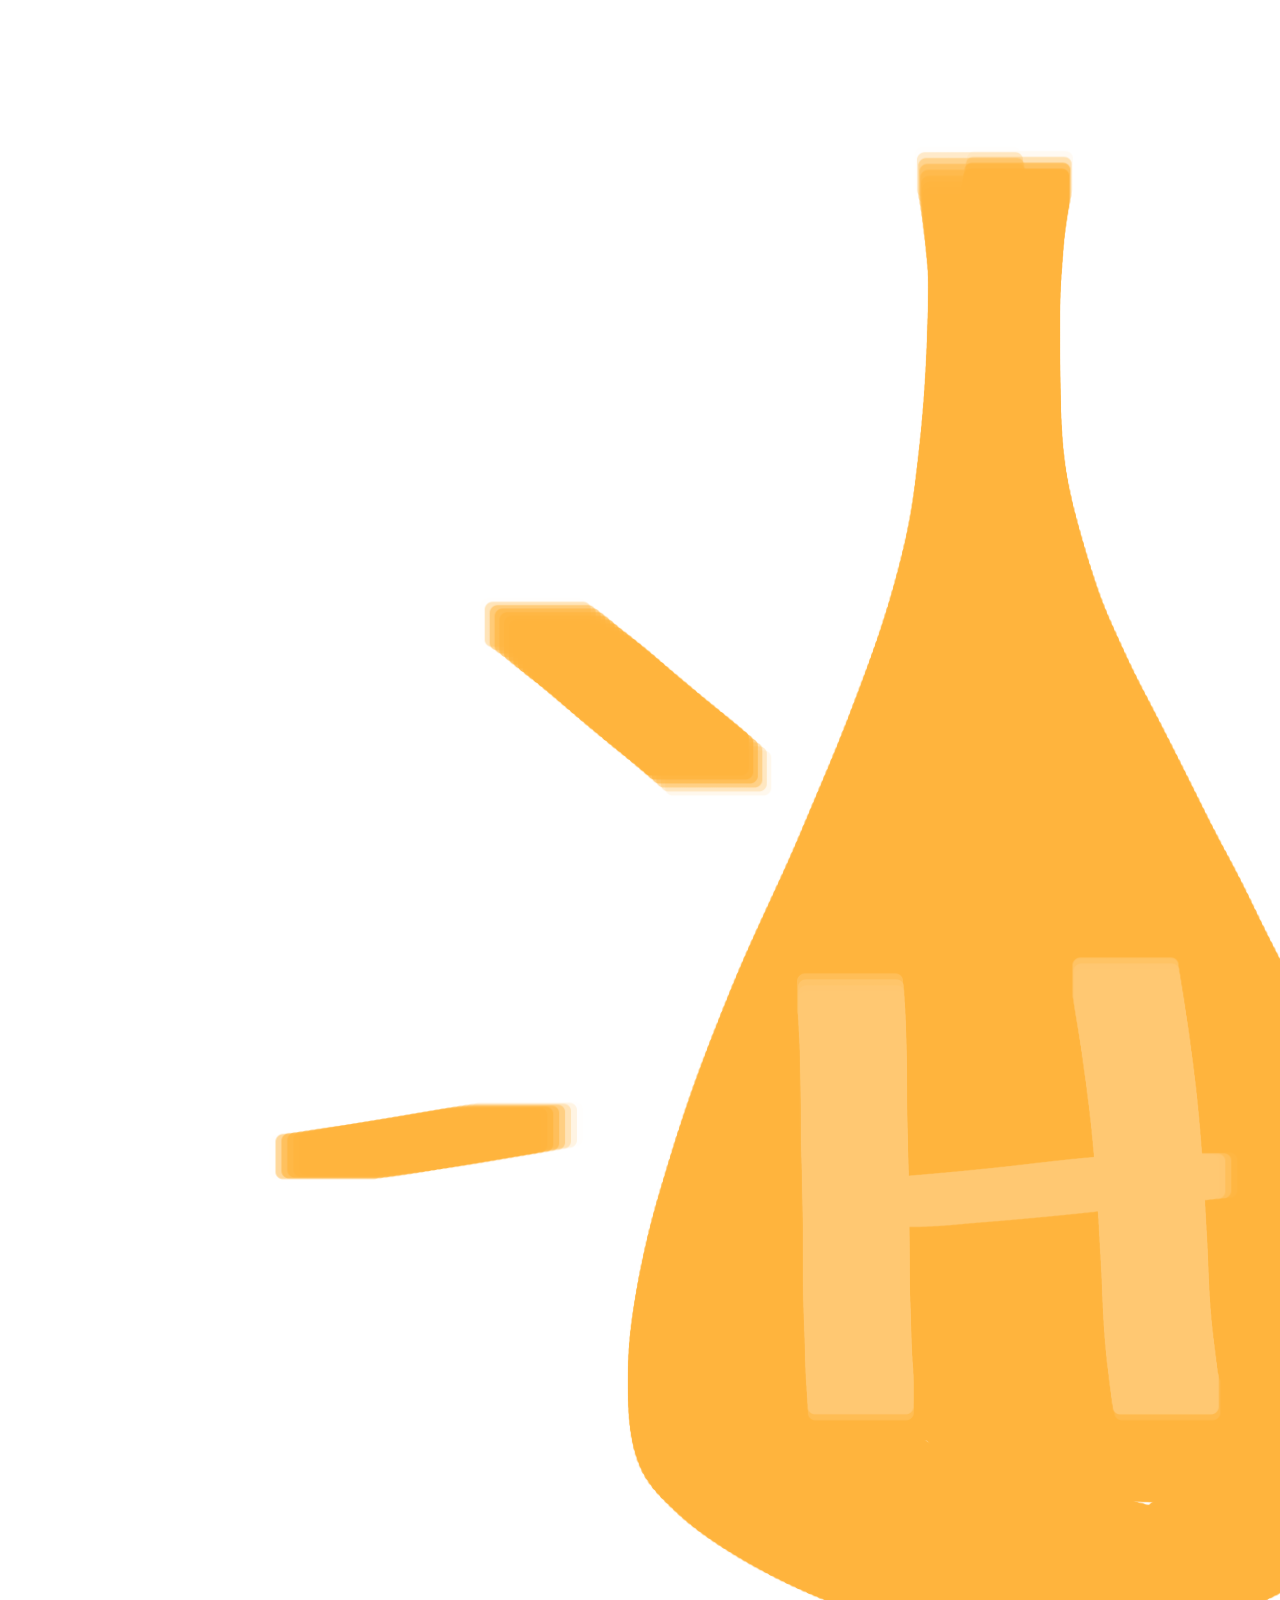
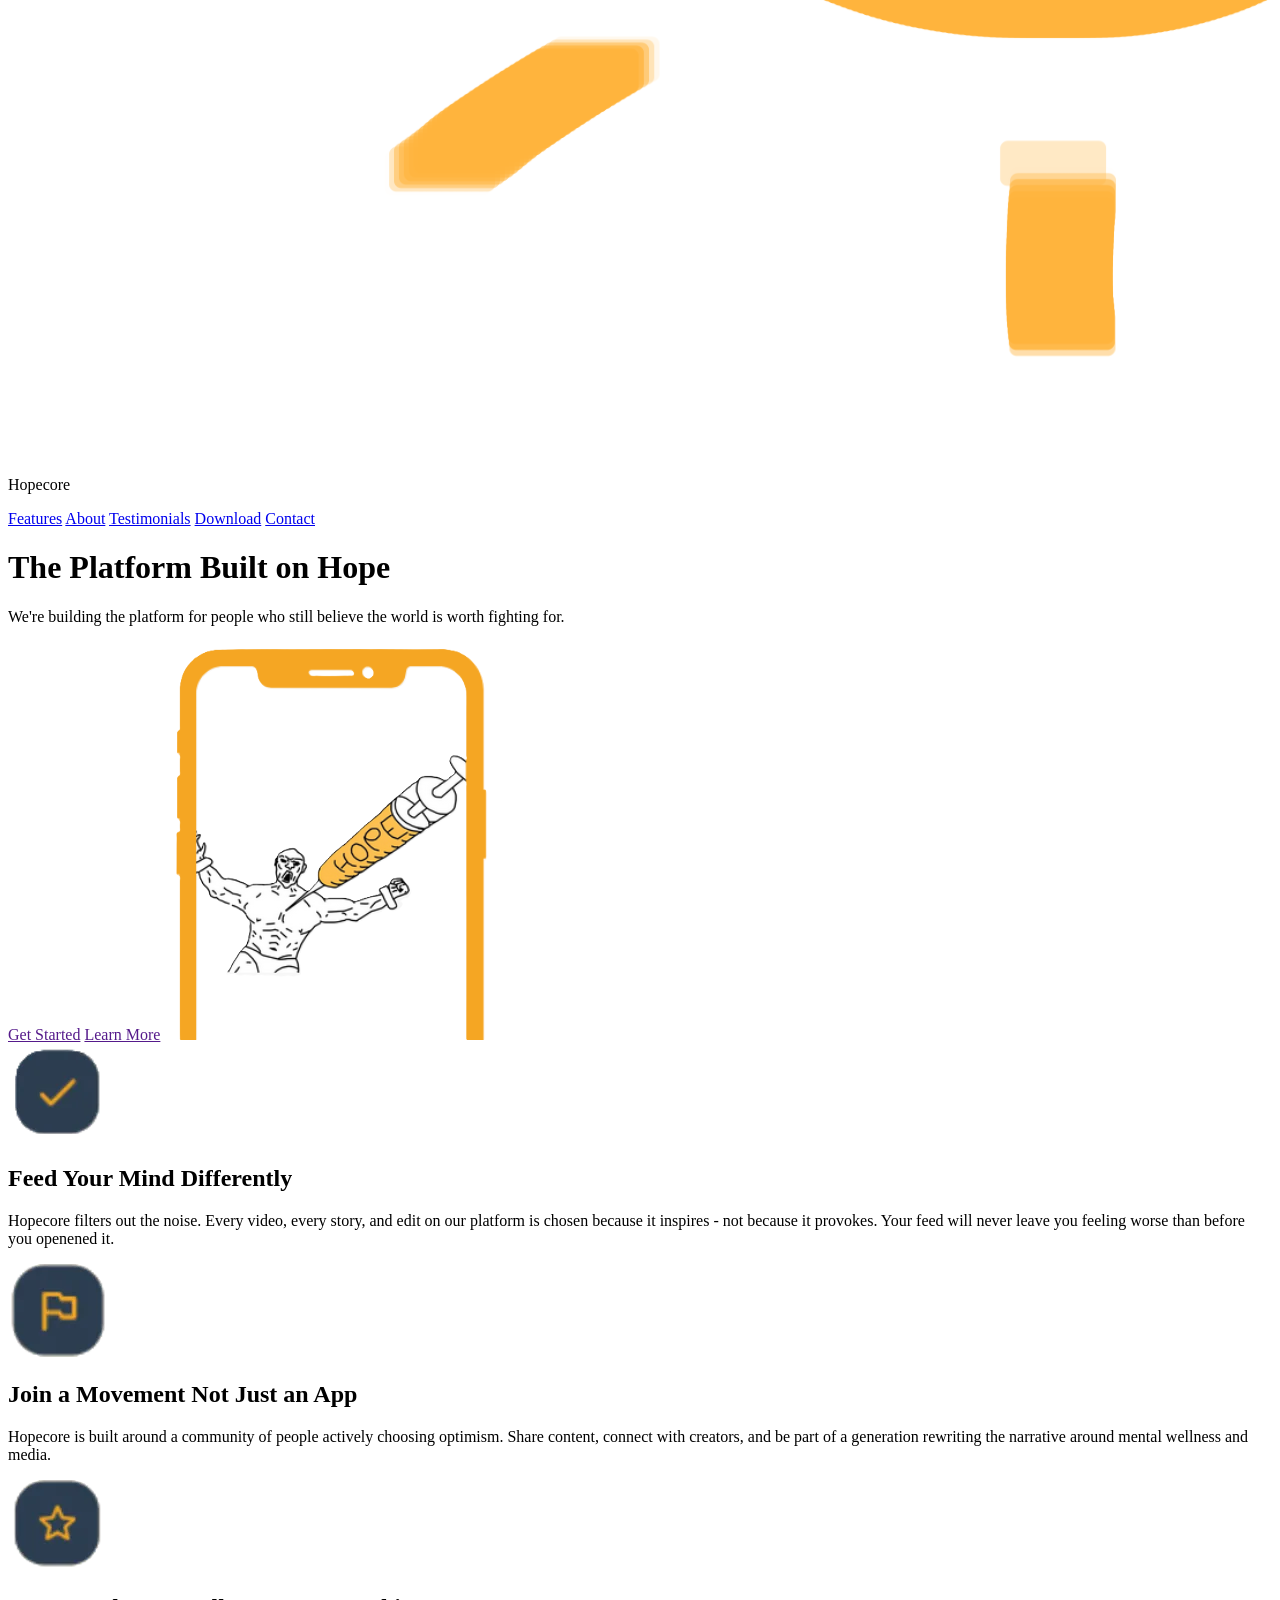
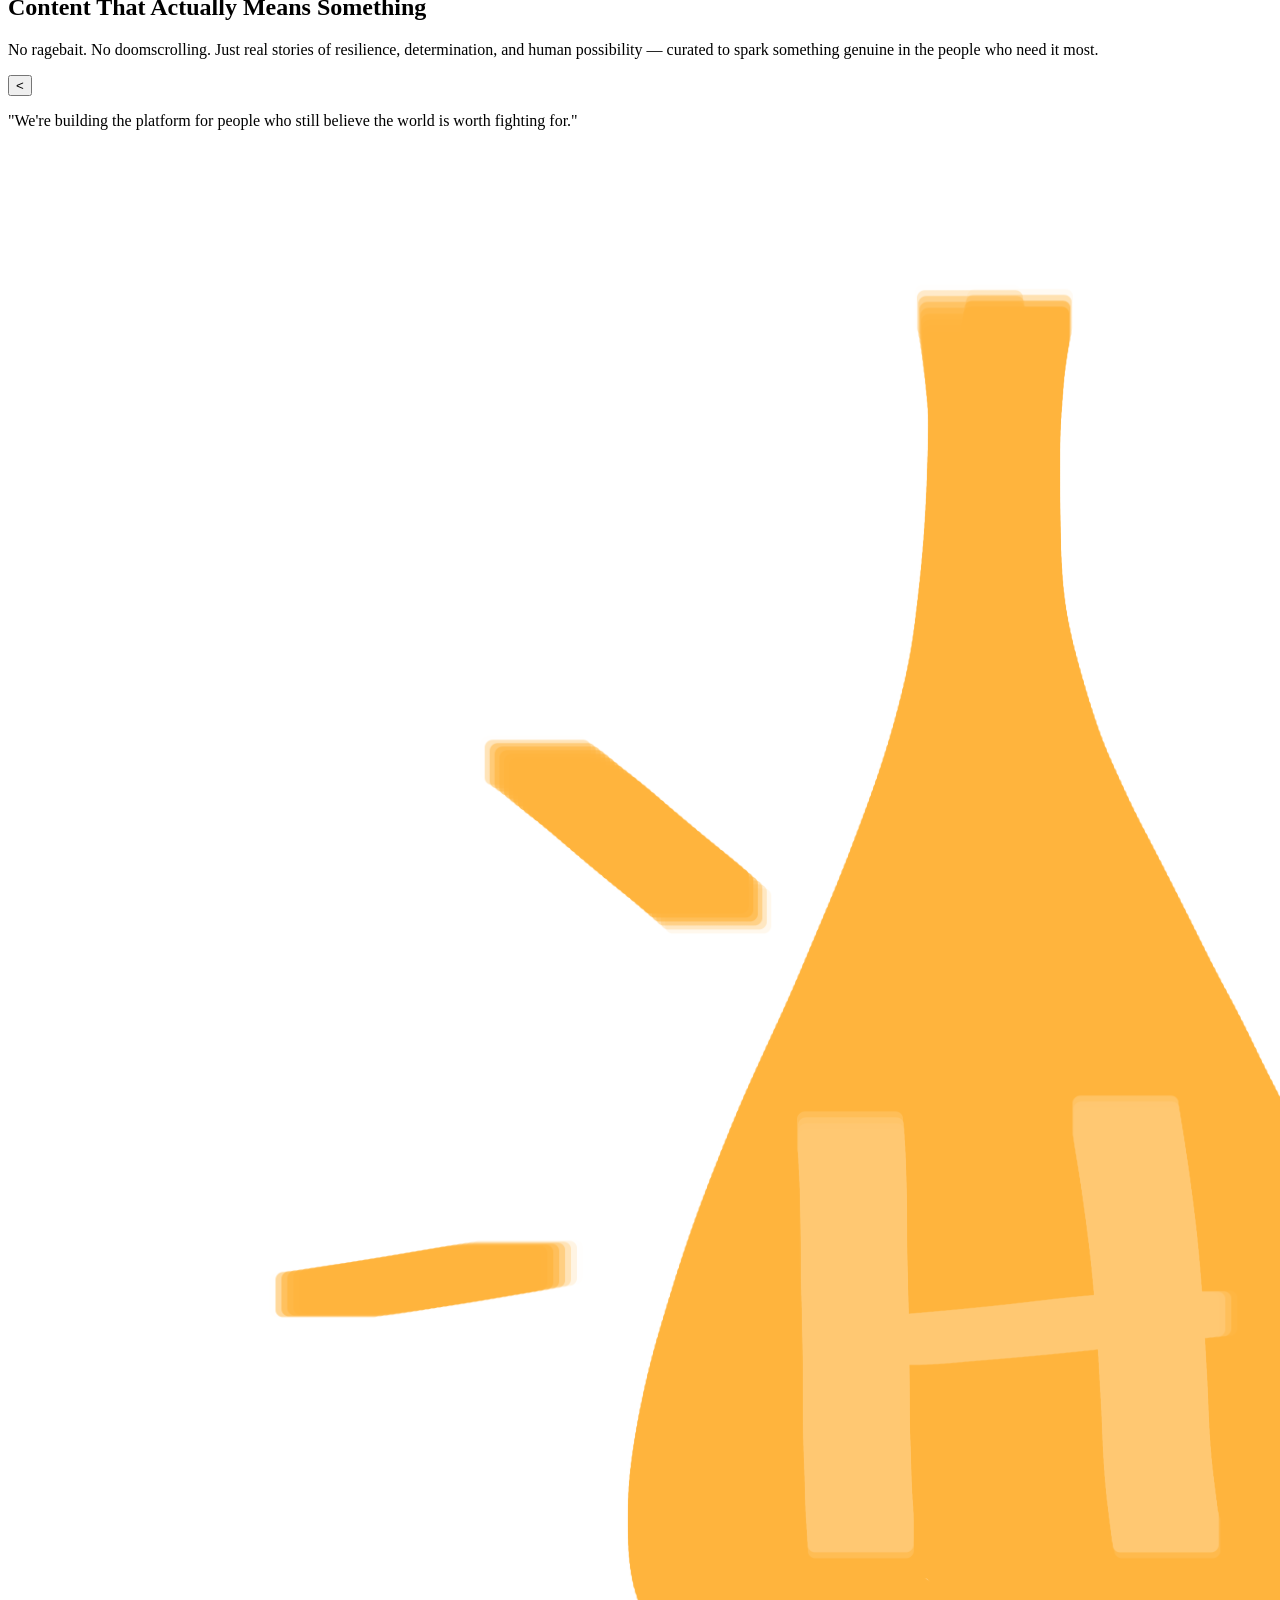
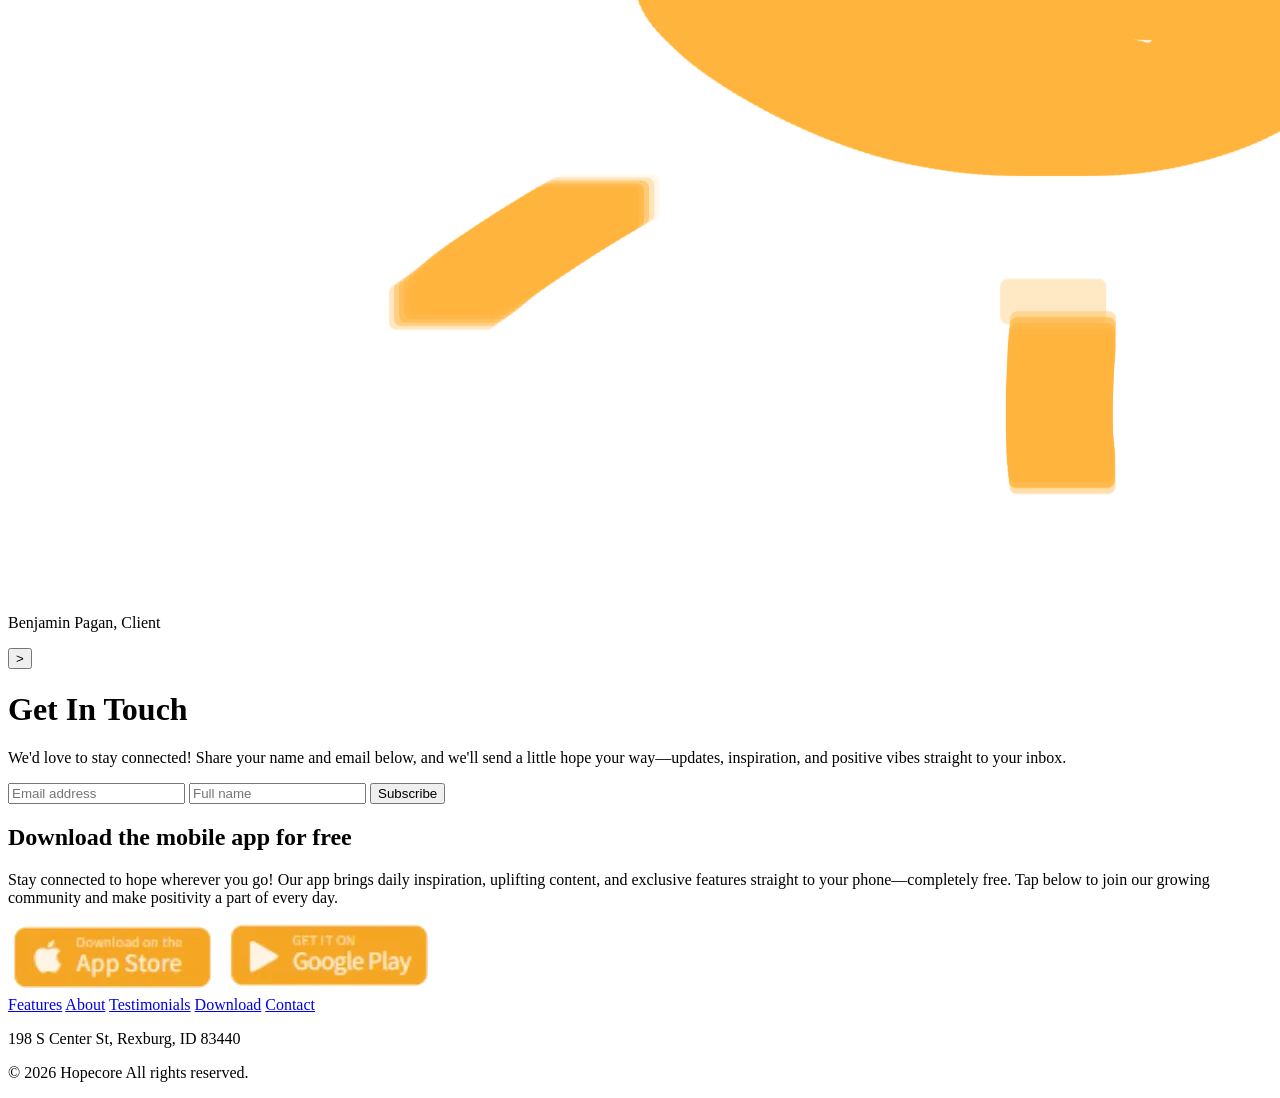
==== docs/index.html @ d200e648 "Updated index.html content Replaced the filler text in index.html with more natural text for the con" ====
<!DOCTYPE html>
<html lang="en">
<head>
    <meta charset="UTF-8">
    <meta name="viewport" content="width=device-width, initial-scale=1.0">
    <title>Hopecore - Home</title>
</head>


<body>

    <header>
        <!--Nav contains logo and links-->
        <nav id="header-nav">
            <img src="/docs/images/Hopecore Logo.png" alt="Logo image" class="logo">
            <p id="nav-logo">Hopecore</p>
            <a href="#">Features</a>
            <a href="#">About</a>
            <a href="#">Testimonials</a>
            <a href="#">Download</a>
            <a href="#">Contact</a>
        </nav>
    </header>

    <main>
        <!--Hero div contains the first thing a user sees: a header, paragraph, image,
         and links that catch the users attention.-->
        <div id="hero">
            <h1 id="hero-title">The Platform Built on Hope</h1>
            <p id="hero-p">
                We're building the platform for people who
                still believe the world is worth fighting for.
            </p>
            <a target="_blank" href="" id="startBtn">Get Started</a>
            <a target="_blank" href="" id="lmBtn">Learn More</a>
            <img src="images/hopecore-hero.png" alt="Hopecore hero image" id="hero-img">
        </div>

        <!--Contains three sections with content to inform the user about the page and its mission.-->
        <div id="content">
            <section class="content-section">
                <img src="images/check-icon.webp" alt="" id="checkIcon">
                <h2 class="content-h">Feed Your Mind Differently</h2>
                <p class="content-p">
                    Hopecore filters out the noise. Every video, every story, and edit
                    on our platform is chosen because it inspires - not because it provokes.
                    Your feed will never leave you feeling worse than before you openened it.
                </p>
            </section>

            <section class="content-section">
                <img src="images/flag-icon.webp" alt="" id="flagIcon">
                <h2 class="content-h">Join a Movement Not Just an App</h2>
                <p class="content-p">
                    Hopecore is built around a community of people actively choosing optimism. 
                    Share content, connect with creators, and be part of a generation rewriting 
                    the narrative around mental wellness and media.
                </p>
            </section>

            <section class="content-section">
                <img src="images/star-icon.webp" alt="" id="starIcon">
                <h2 class="content-h">Content That Actually Means Something</h2>
                <p class="content-p">
                    No ragebait. No doomscrolling. Just real stories of resilience, 
                    determination, and human possibility — curated to spark something 
                    genuine in the people who need it most.
                </p>
            </section>
        </div>

        <!-- Quotes div contains quotes with arrow buttons on left and right -->
        <section id="quotes">
            <button id="btnLeft"><</button>
            <!-- Quotes section to make it easier to select this group of elements with CSS-->
            <section id="quote-s">
                <p id="quote">
                    "We're building the platform for people who still believe 
                    the world is worth fighting for."
                </p>
                <img src="/docs/images/Hopecore Logo.png" alt="Logo image" class="logo">
                <p id="quoter">Benjamin Pagan, Client</p>
            </section>
            <button id="btnRight">></button>
        </section>

        <!--Contact div acts as a way for users to contact/subscribe to Hopecore-->
        <div action="" id="contact">
            <h1 id="contact-title">Get In Touch</h1>
            <p id="contact-p">
                We'd love to stay connected! Share your name and email below, 
                and we'll send a little hope your way—updates, inspiration, 
                and positive vibes straight to your inbox.
            </p>
            <input type="email" name="contact email" id="email" placeholder="Email address">
            <input type="text" name="contact name" id="name" placeholder="Full name">
            <input type="button" value="Subscribe">
        </div>

    </main>

    <footer>
        <!-- A div for the download section in the footer to make it easier for CSS-->
        <div id="download">
            <h2 id="download-h">Download the mobile app for free</h2>
            <p id="download-p">
                Stay connected to hope wherever you go! Our app brings daily inspiration, 
                uplifting content, and exclusive features straight to your phone—completely free. 
                Tap below to join our growing community and make positivity a part of every day.
            </p>
            <a href="" id="appstore"><img src="images/appstore-img.webp" alt="Appstore link" id="appstore-img"></a>
            <a href="" id="googleplay"><img src="images/googleplay-img.webp" alt="Googleplay link" id="googleplay-img"></a>
        </div>
        <nav id="footer-nav">
            <a href="#">Features</a>
            <a href="#">About</a>
            <a href="#">Testimonials</a>
            <a href="#">Download</a>
            <a href="#">Contact</a>
        </nav>
        <p id="address">198 S Center St, Rexburg, ID 83440</p>
        <p id="copyright">  &copy; 2026 Hopecore All rights reserved.</p>
    </footer>    

</body>
</html>
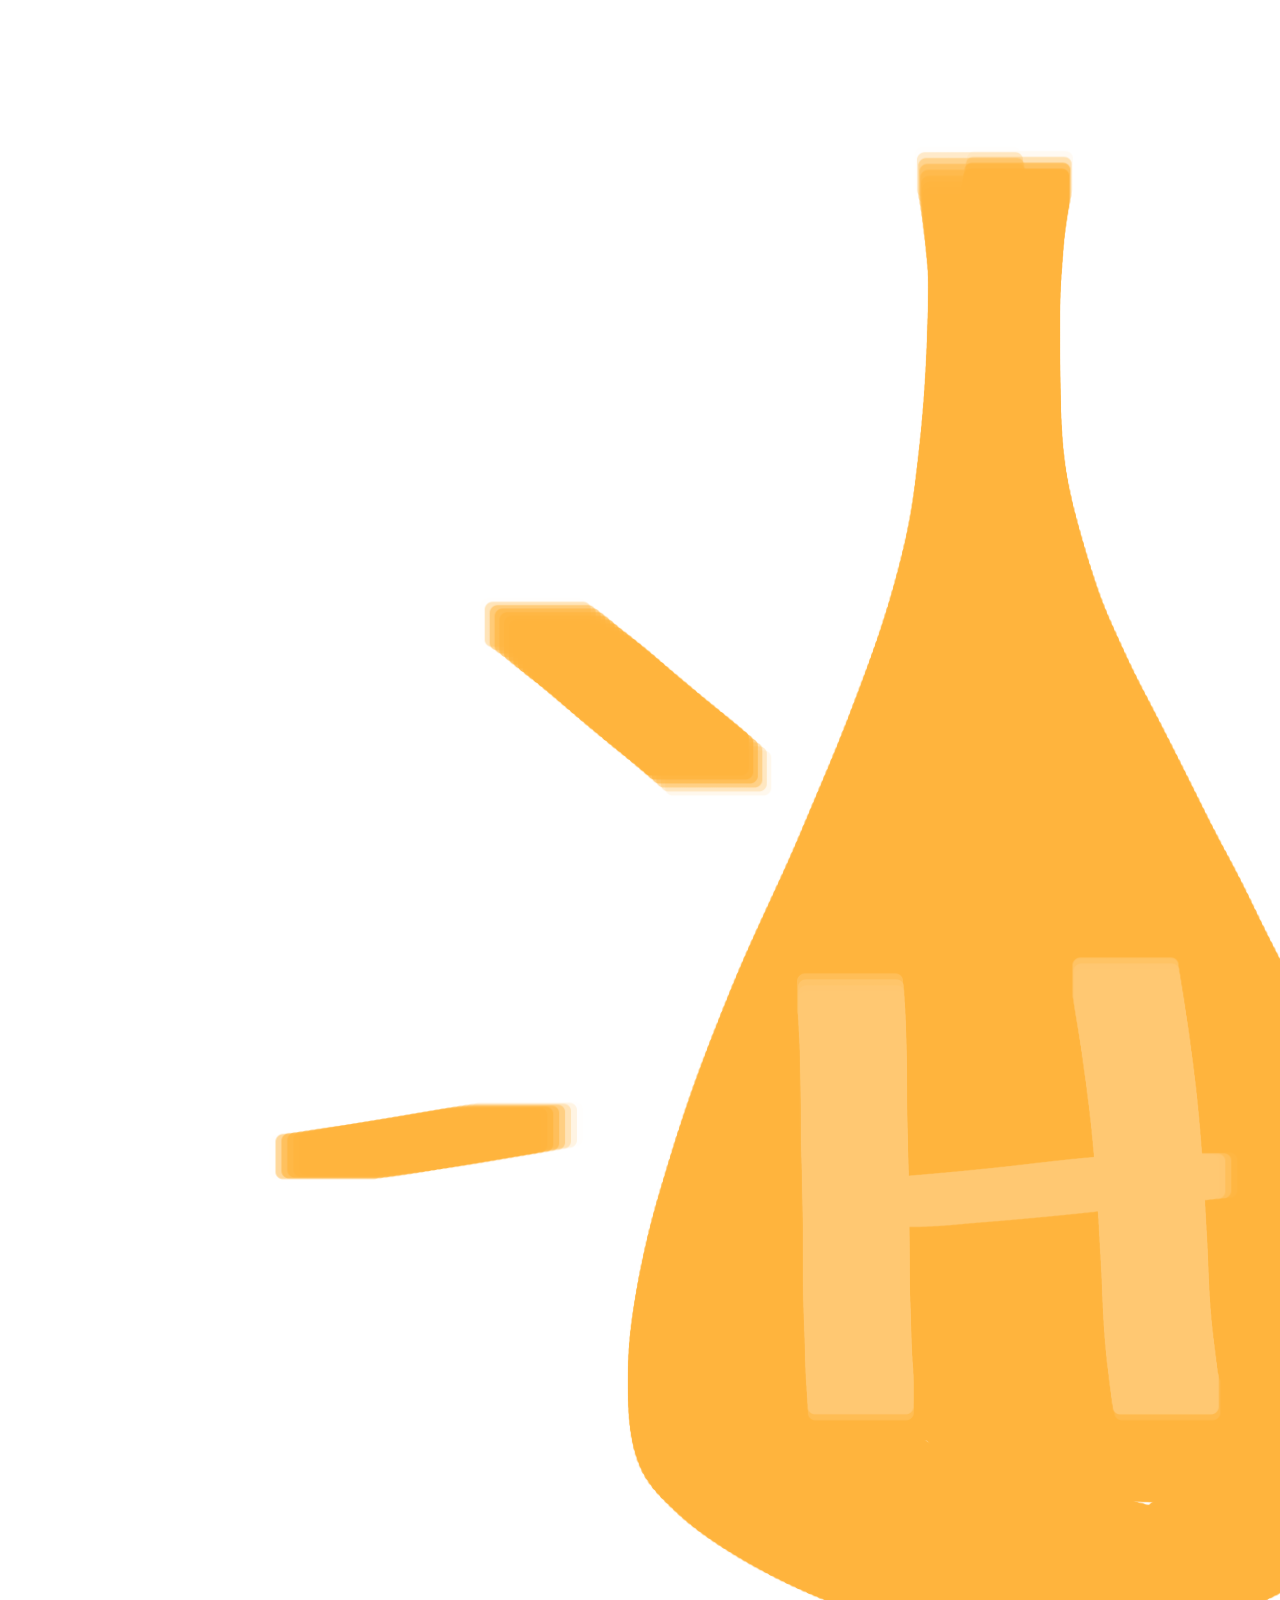
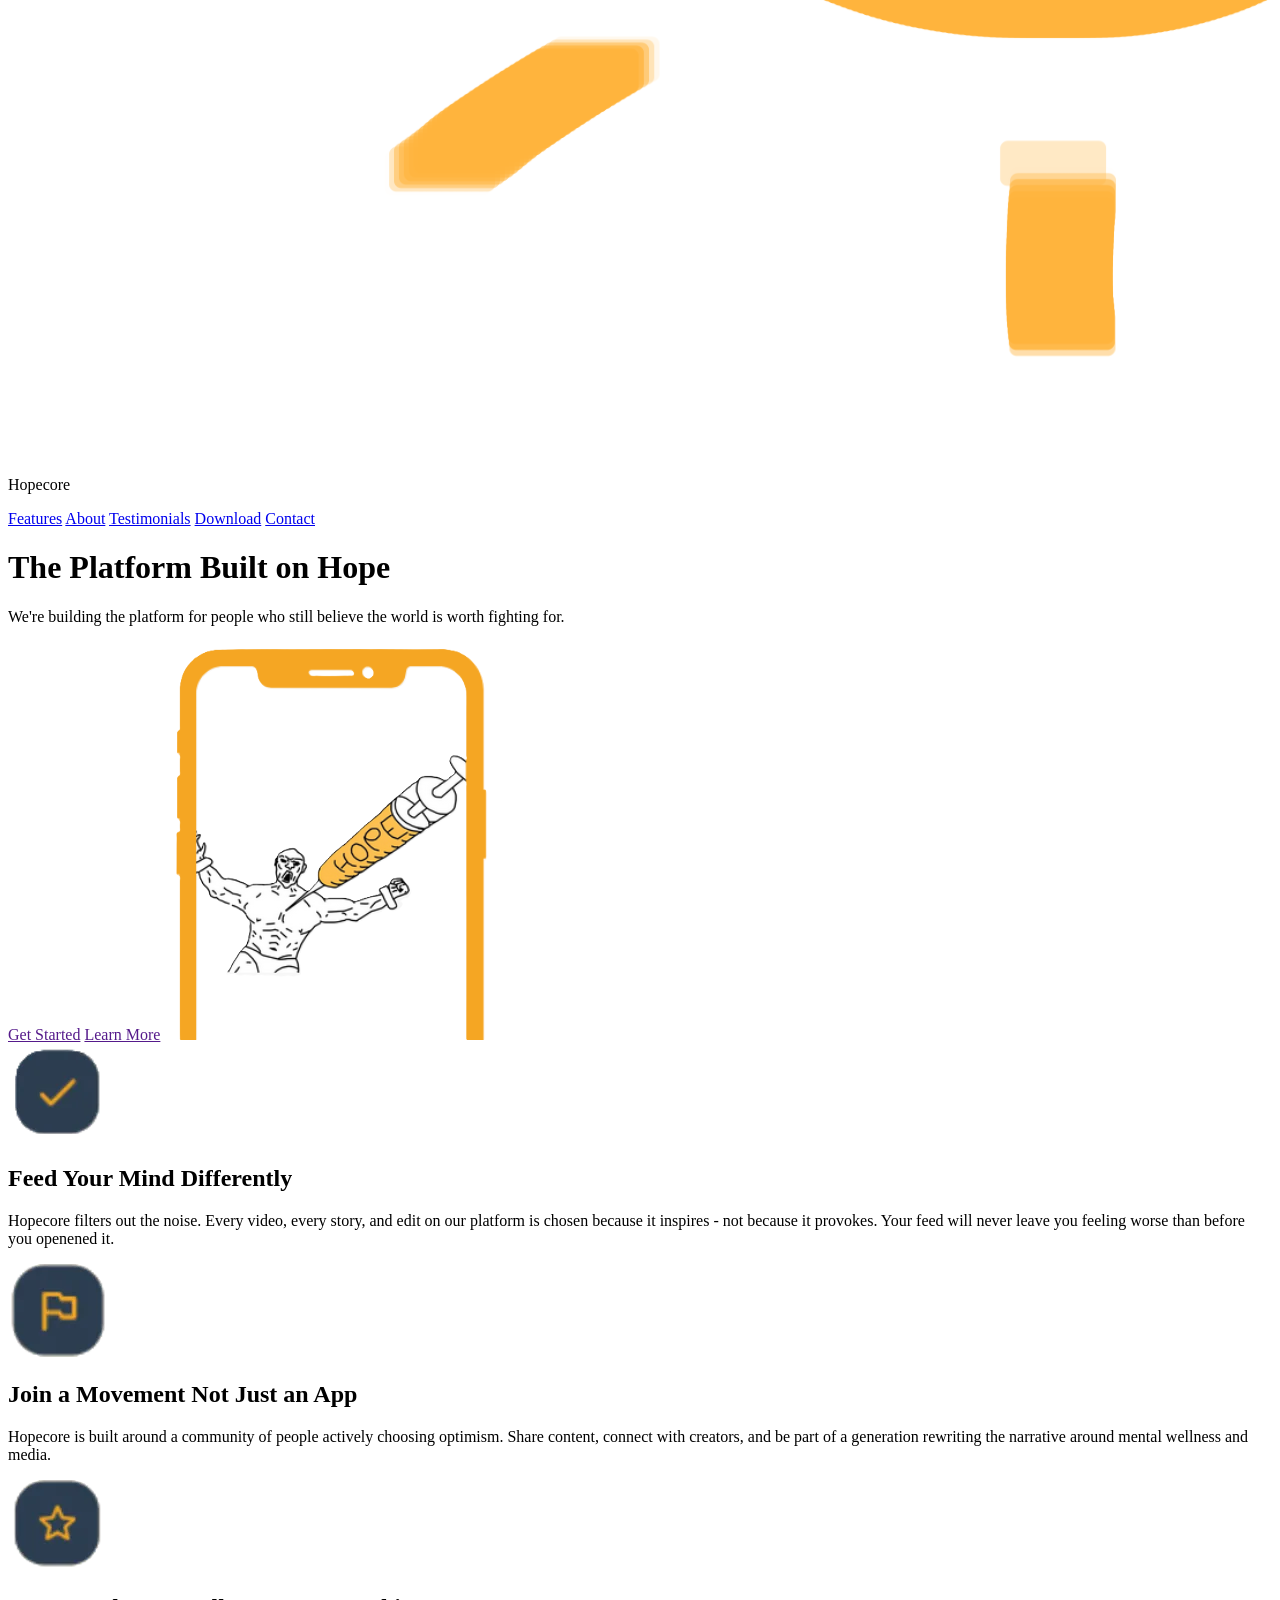
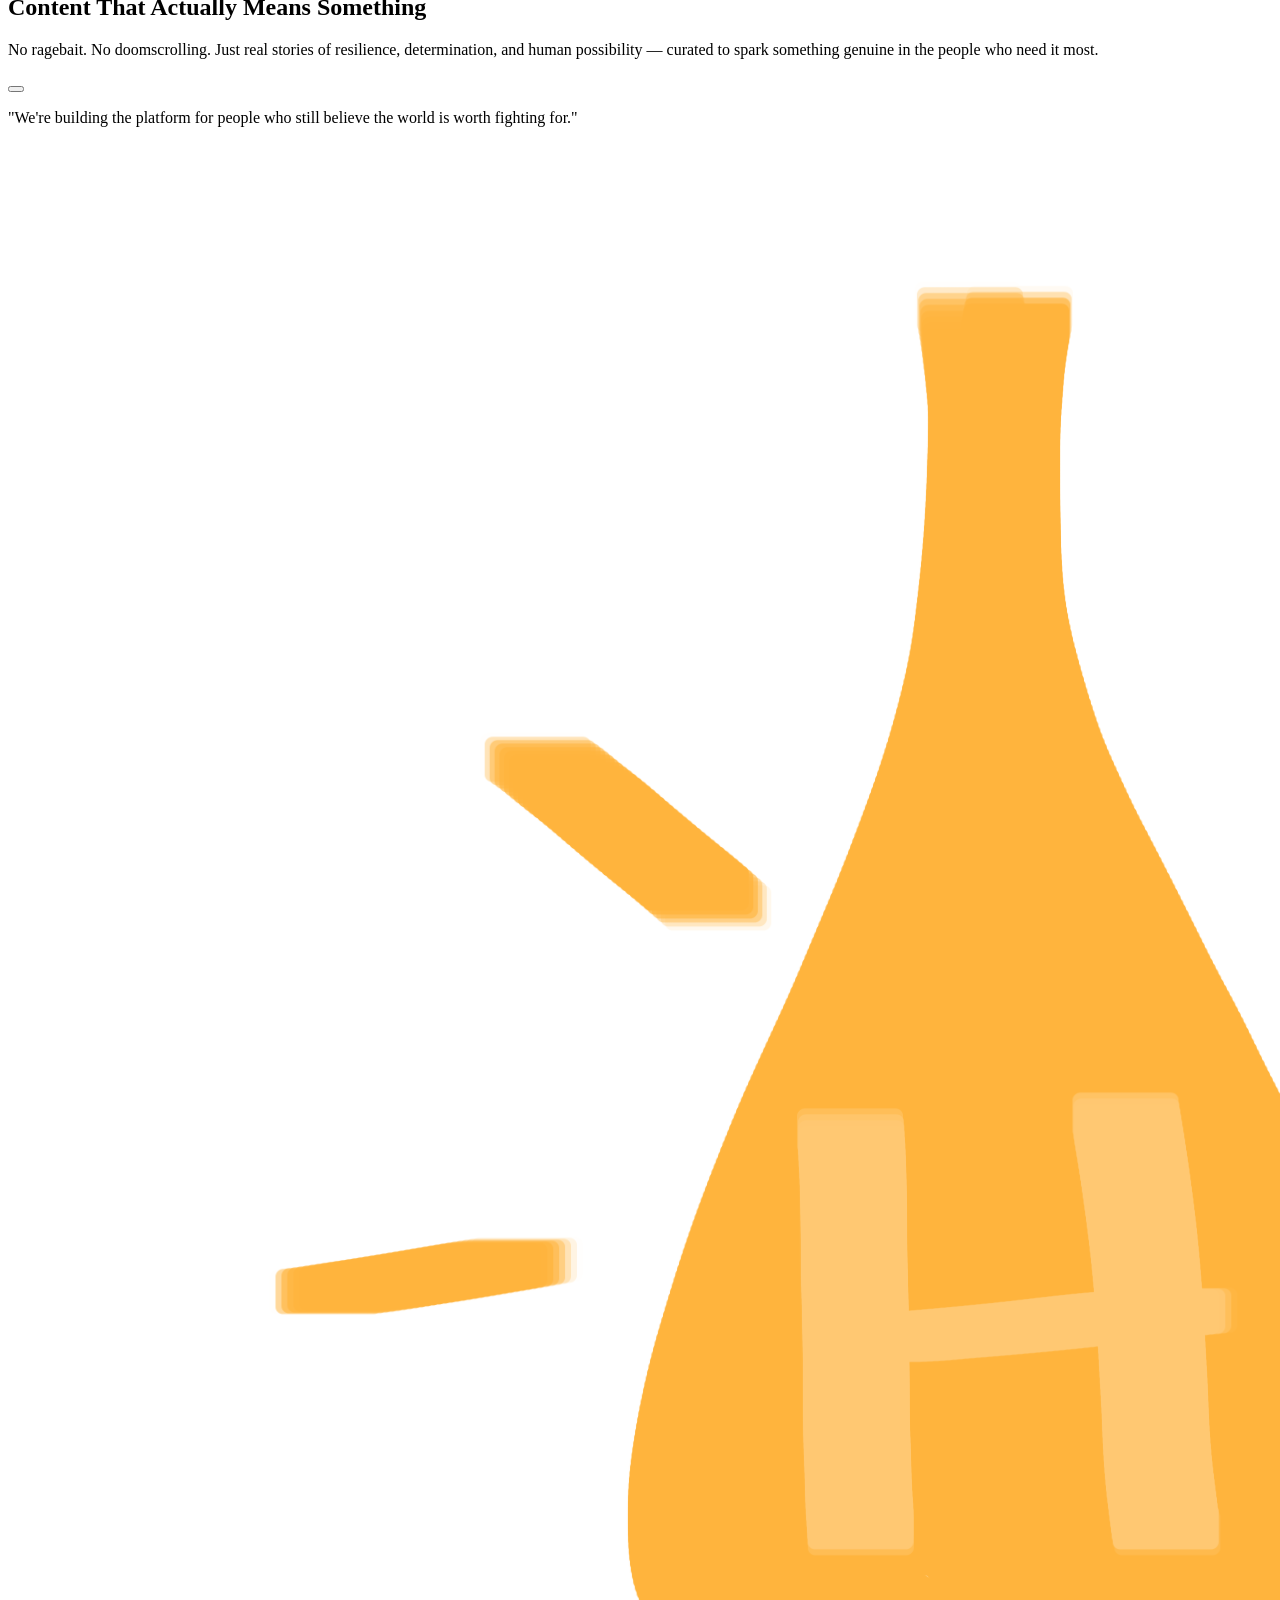
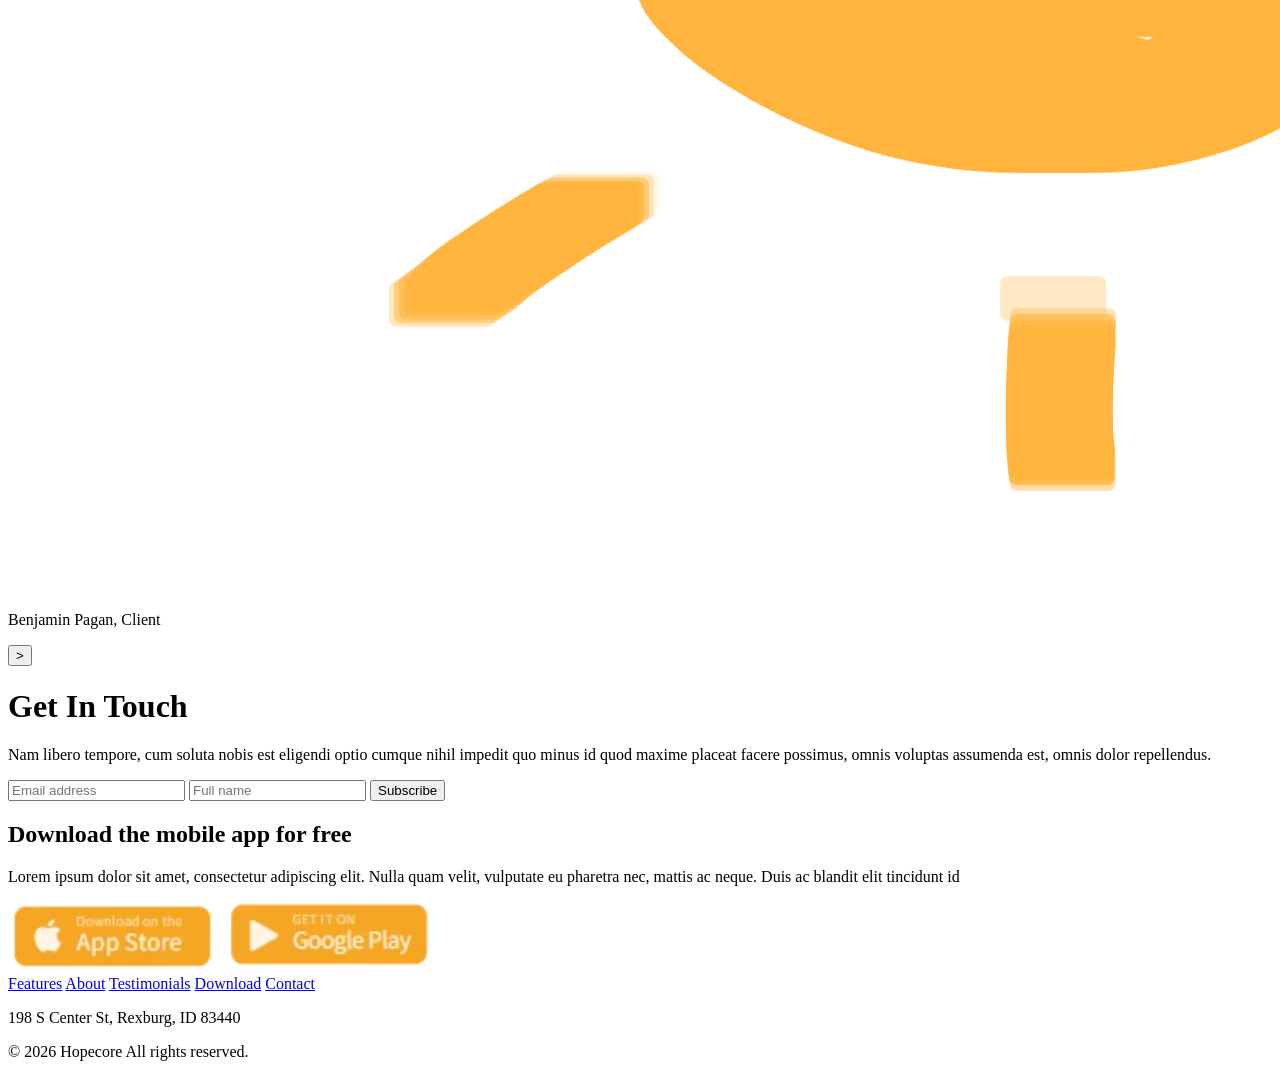
==== commit 708a6b86: "Added Nav, About Us, and Download HTML" ====
--- a/docs/index.html
+++ b/docs/index.html
@@ -70,8 +70,8 @@
         </div>
 
         <!-- Quotes div contains quotes with arrow buttons on left and right -->
-        <section id="quotes">
-            <button id="btnLeft"><</button>
+        <div id="quotes">
+            <button id="btnLeft"></button>
             <!-- Quotes section to make it easier to select this group of elements with CSS-->
             <section id="quote-s">
                 <p id="quote">
@@ -82,15 +82,15 @@
                 <p id="quoter">Benjamin Pagan, Client</p>
             </section>
             <button id="btnRight">></button>
-        </section>
+        </div>
 
         <!--Contact div acts as a way for users to contact/subscribe to Hopecore-->
         <div action="" id="contact">
-            <h1 id="contact-title">Get In Touch</h1>
-            <p id="contact-p">
-                We'd love to stay connected! Share your name and email below, 
-                and we'll send a little hope your way—updates, inspiration, 
-                and positive vibes straight to your inbox.
+            <h1 id="footer-title">Get In Touch</h1>
+            <p id="footer-p">
+                Nam libero tempore, cum soluta nobis est eligendi optio 
+                cumque nihil impedit quo minus id quod maxime placeat facere possimus, 
+                omnis voluptas assumenda est, omnis dolor repellendus.
             </p>
             <input type="email" name="contact email" id="email" placeholder="Email address">
             <input type="text" name="contact name" id="name" placeholder="Full name">
@@ -104,9 +104,9 @@
         <div id="download">
             <h2 id="download-h">Download the mobile app for free</h2>
             <p id="download-p">
-                Stay connected to hope wherever you go! Our app brings daily inspiration, 
-                uplifting content, and exclusive features straight to your phone—completely free. 
-                Tap below to join our growing community and make positivity a part of every day.
+                Lorem ipsum dolor sit amet, consectetur adipiscing elit. 
+                Nulla quam velit, vulputate eu pharetra nec, mattis ac neque. 
+                Duis ac blandit elit tincidunt id
             </p>
             <a href="" id="appstore"><img src="images/appstore-img.webp" alt="Appstore link" id="appstore-img"></a>
             <a href="" id="googleplay"><img src="images/googleplay-img.webp" alt="Googleplay link" id="googleplay-img"></a>
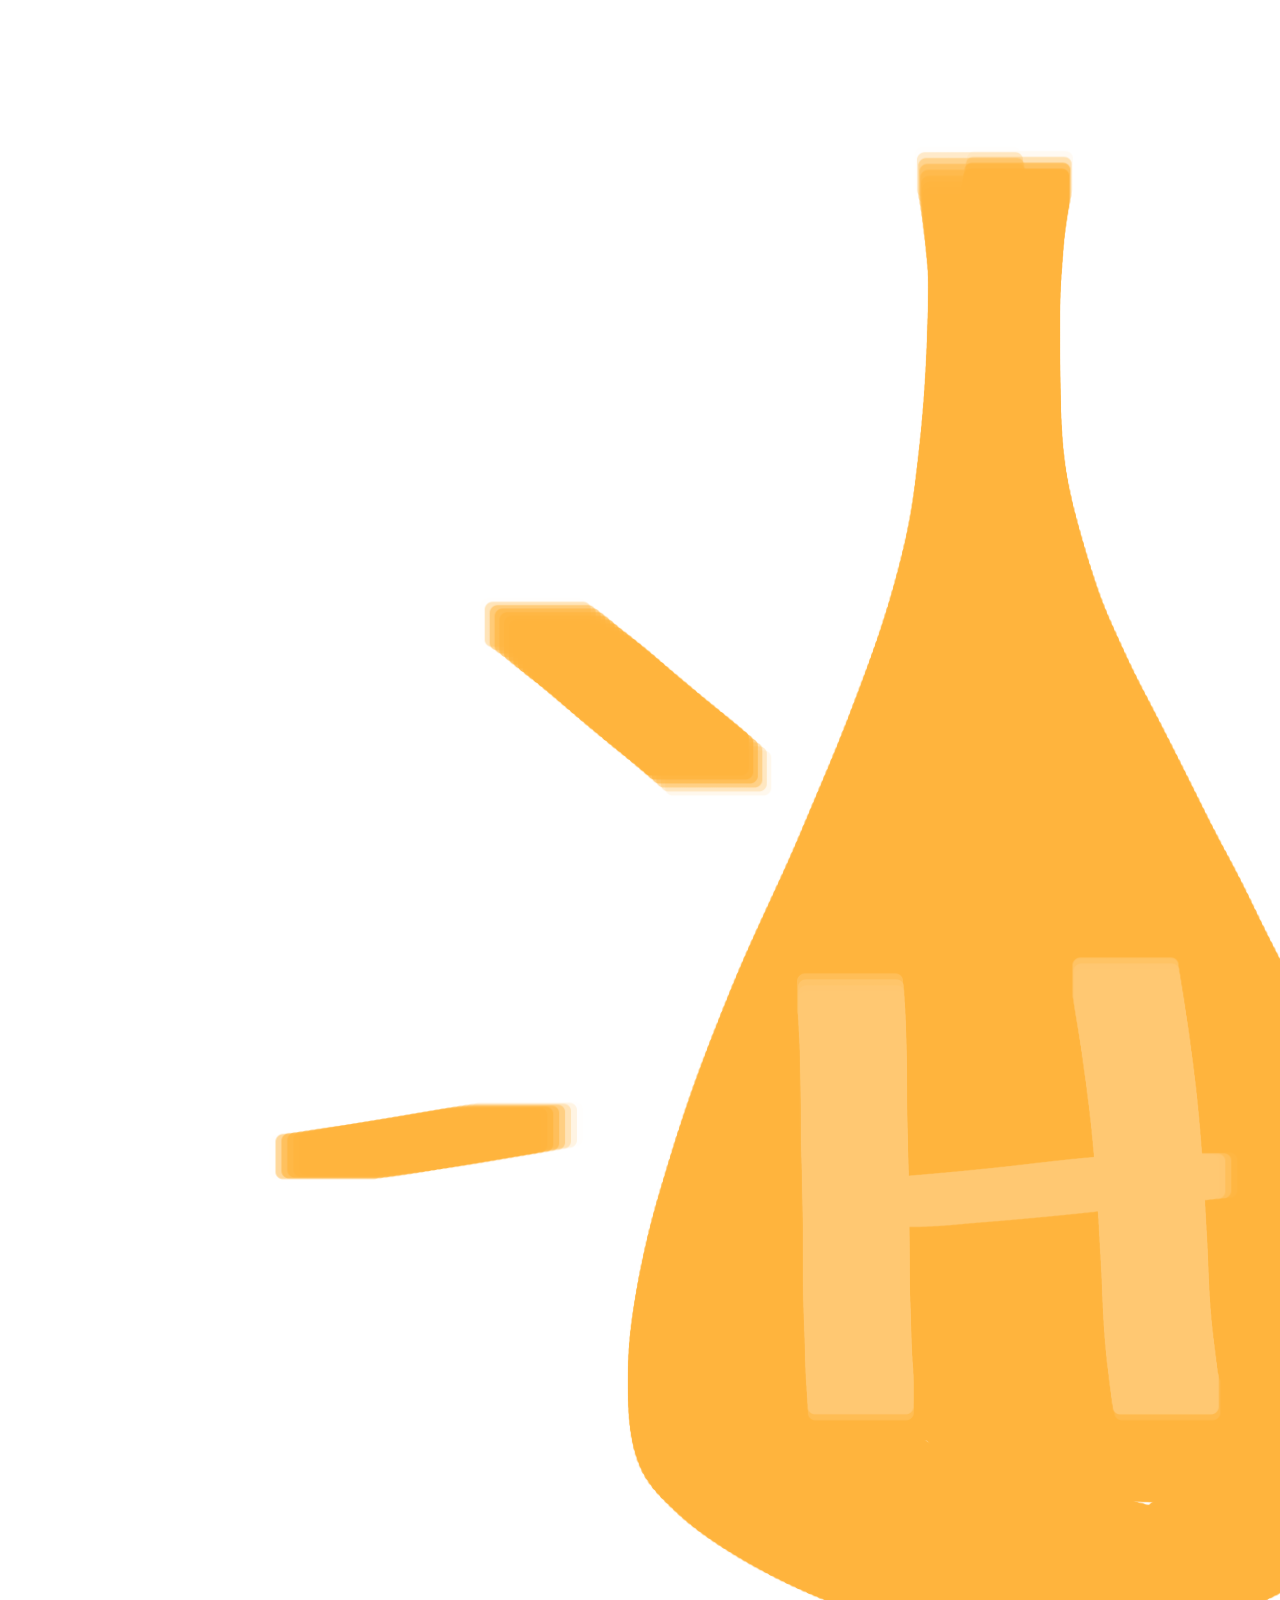
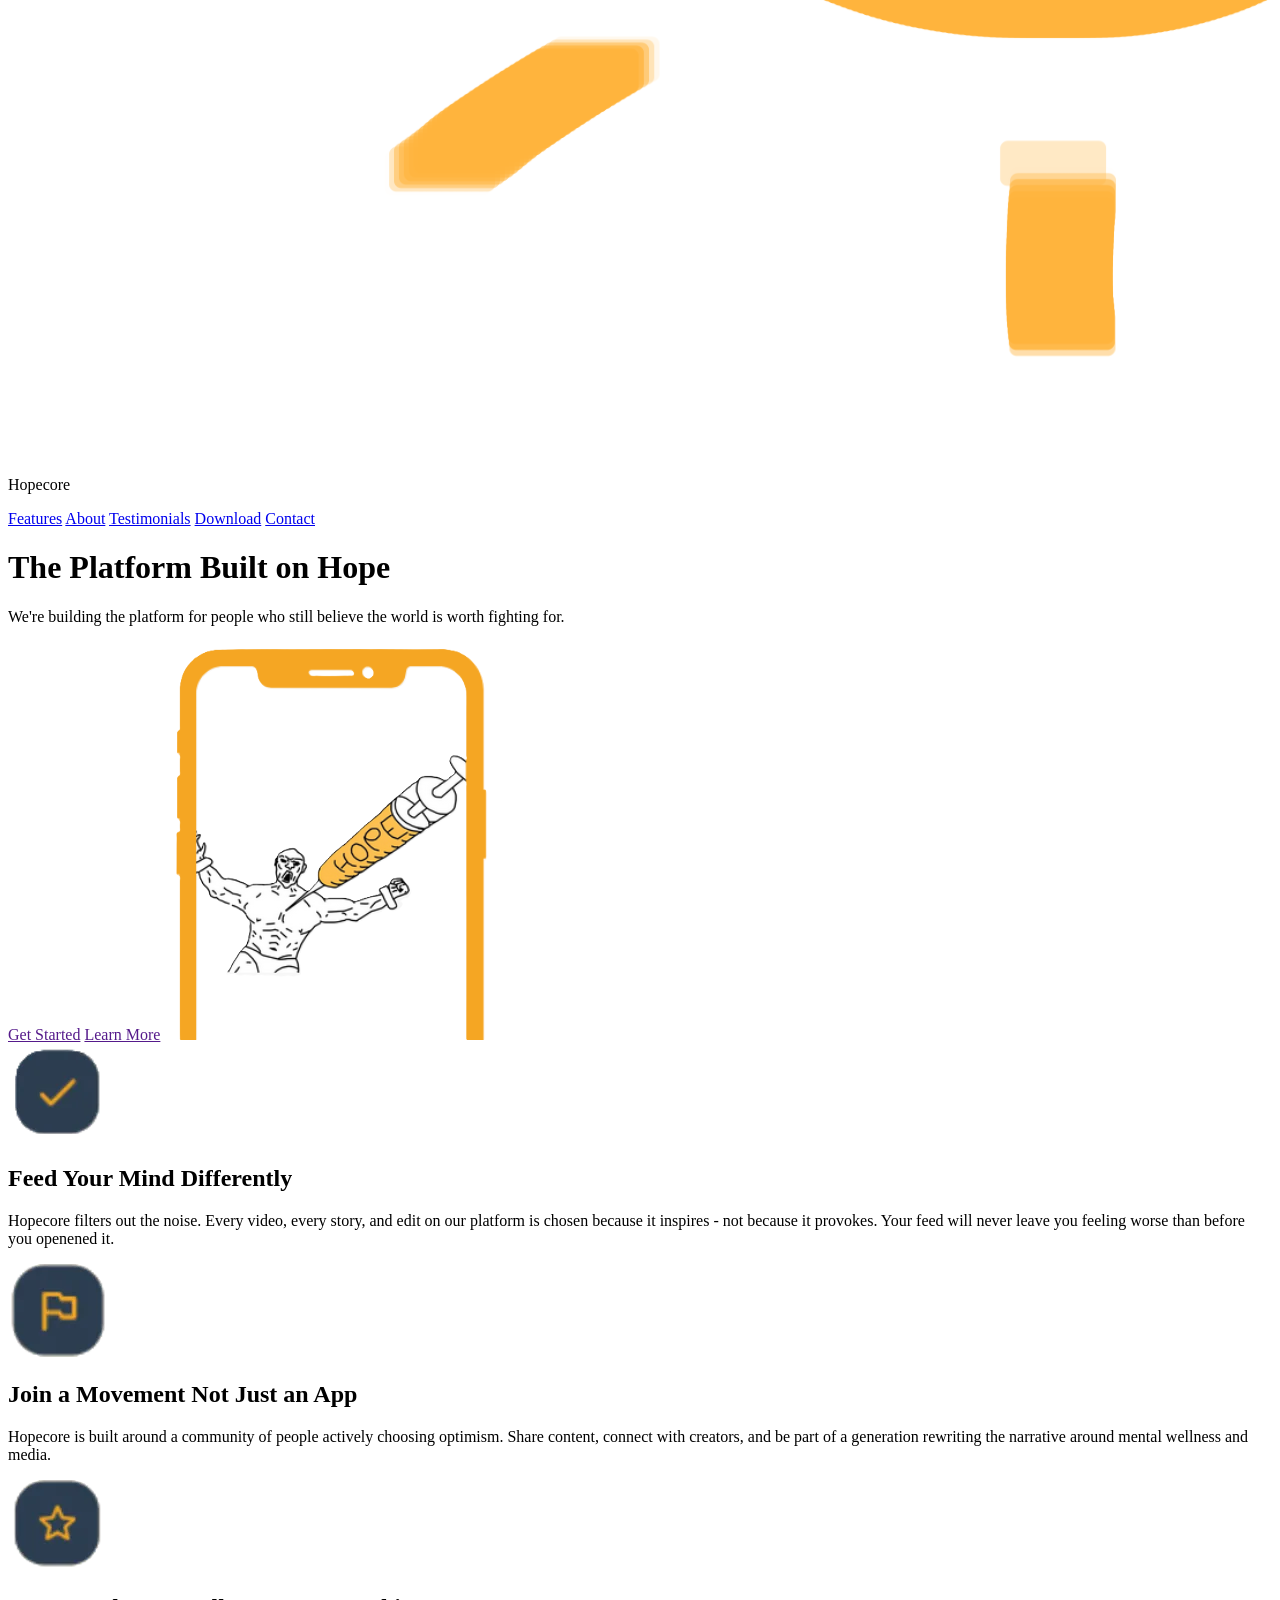
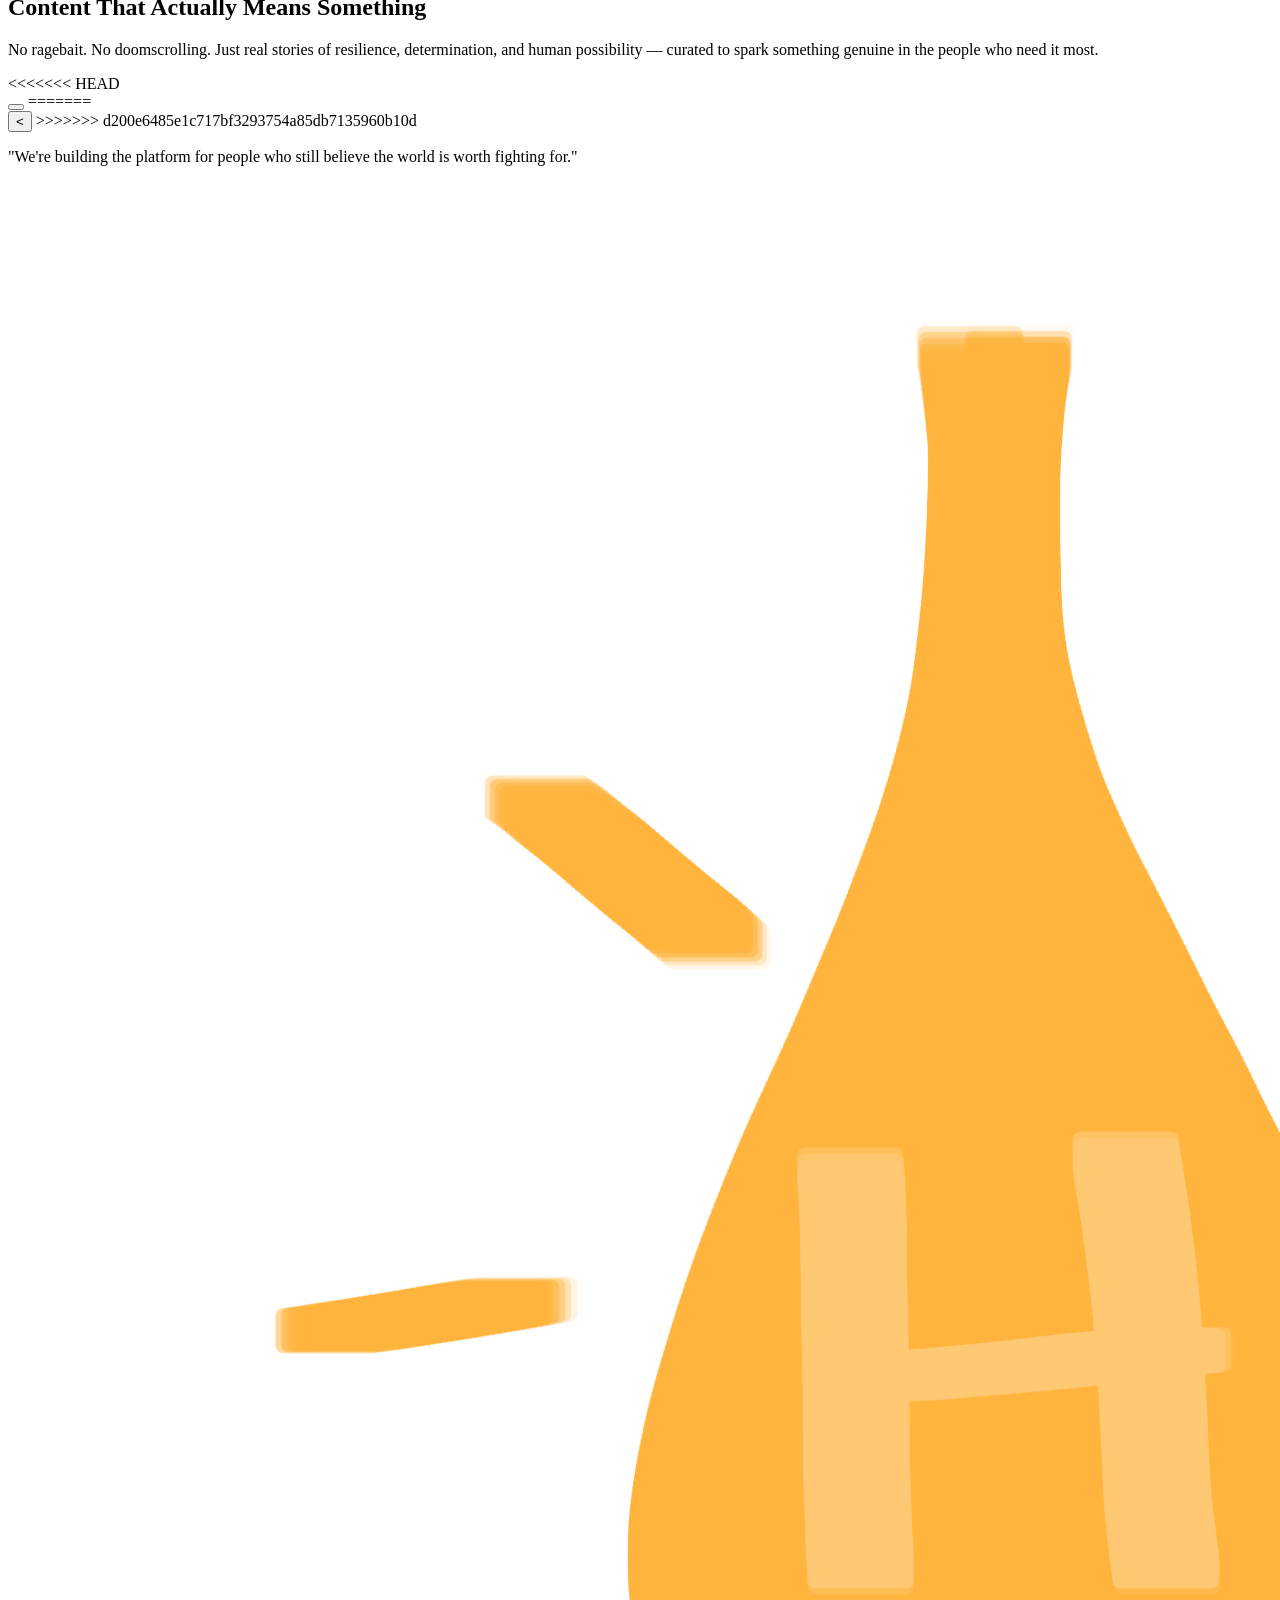
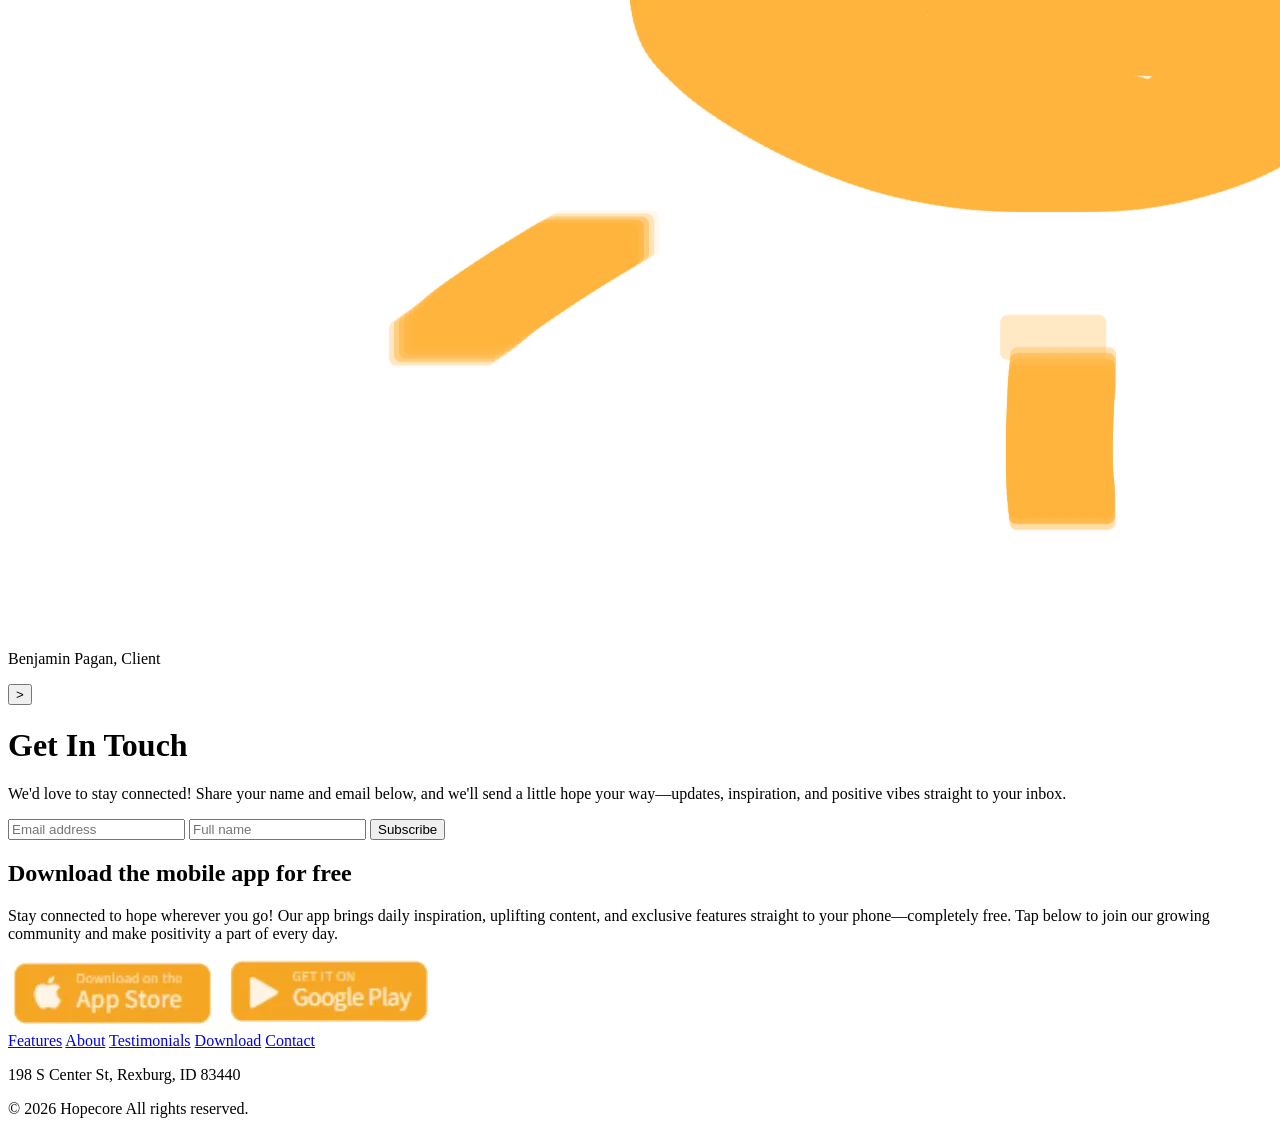
==== commit aaadbd44: "Update index.html" ====
--- a/docs/index.html
+++ b/docs/index.html
@@ -70,8 +70,13 @@
         </div>
 
         <!-- Quotes div contains quotes with arrow buttons on left and right -->
+<<<<<<< HEAD
         <div id="quotes">
             <button id="btnLeft"></button>
+=======
+        <section id="quotes">
+            <button id="btnLeft"><</button>
+>>>>>>> d200e6485e1c717bf3293754a85db7135960b10d
             <!-- Quotes section to make it easier to select this group of elements with CSS-->
             <section id="quote-s">
                 <p id="quote">
@@ -82,15 +87,15 @@
                 <p id="quoter">Benjamin Pagan, Client</p>
             </section>
             <button id="btnRight">></button>
-        </div>
+        </section>
 
         <!--Contact div acts as a way for users to contact/subscribe to Hopecore-->
         <div action="" id="contact">
-            <h1 id="footer-title">Get In Touch</h1>
-            <p id="footer-p">
-                Nam libero tempore, cum soluta nobis est eligendi optio 
-                cumque nihil impedit quo minus id quod maxime placeat facere possimus, 
-                omnis voluptas assumenda est, omnis dolor repellendus.
+            <h1 id="contact-title">Get In Touch</h1>
+            <p id="contact-p">
+                We'd love to stay connected! Share your name and email below, 
+                and we'll send a little hope your way—updates, inspiration, 
+                and positive vibes straight to your inbox.
             </p>
             <input type="email" name="contact email" id="email" placeholder="Email address">
             <input type="text" name="contact name" id="name" placeholder="Full name">
@@ -104,9 +109,9 @@
         <div id="download">
             <h2 id="download-h">Download the mobile app for free</h2>
             <p id="download-p">
-                Lorem ipsum dolor sit amet, consectetur adipiscing elit. 
-                Nulla quam velit, vulputate eu pharetra nec, mattis ac neque. 
-                Duis ac blandit elit tincidunt id
+                Stay connected to hope wherever you go! Our app brings daily inspiration, 
+                uplifting content, and exclusive features straight to your phone—completely free. 
+                Tap below to join our growing community and make positivity a part of every day.
             </p>
             <a href="" id="appstore"><img src="images/appstore-img.webp" alt="Appstore link" id="appstore-img"></a>
             <a href="" id="googleplay"><img src="images/googleplay-img.webp" alt="Googleplay link" id="googleplay-img"></a>
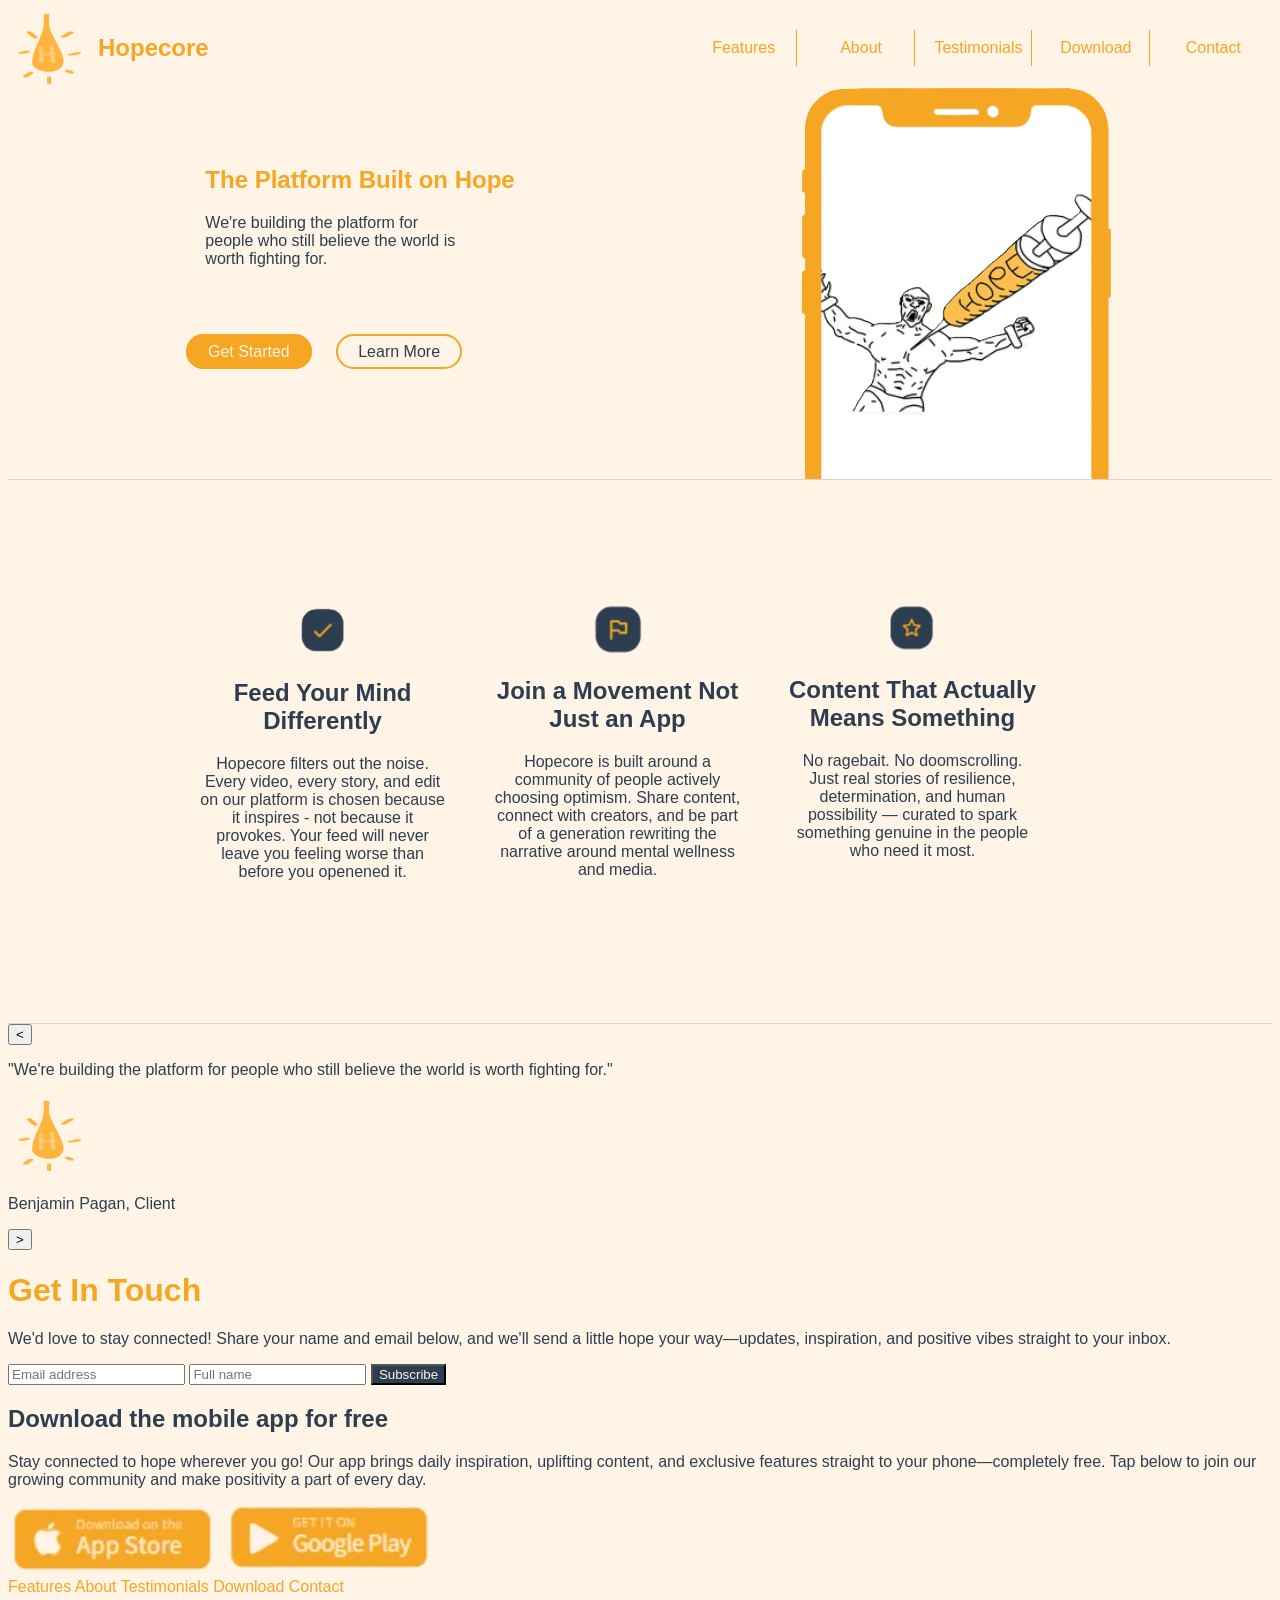
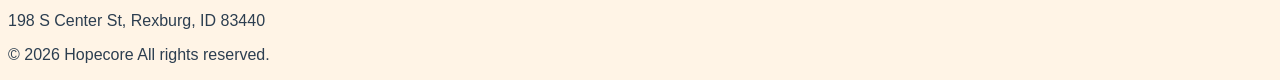
==== commit 9f2eb4b4: "Began CSS for index.html Created base CSS for index.html Created CSS for nav in index Created CSS fo" ====
--- a/docs/index.html
+++ b/docs/index.html
@@ -4,20 +4,21 @@
     <meta charset="UTF-8">
     <meta name="viewport" content="width=device-width, initial-scale=1.0">
     <title>Hopecore - Home</title>
+    <link rel="stylesheet" href="styles/styles.css">
 </head>
 
 
 <body>
 
     <header>
-        <!--Nav contains logo and links-->
+        <img src="/docs/images/Hopecore Logo.png" alt="Logo image" class="logo">
+        <p id="nav-logo">Hopecore</p>
+        <!--Nav contains links-->
         <nav id="header-nav">
-            <img src="/docs/images/Hopecore Logo.png" alt="Logo image" class="logo">
-            <p id="nav-logo">Hopecore</p>
-            <a href="#">Features</a>
-            <a href="#">About</a>
-            <a href="#">Testimonials</a>
-            <a href="#">Download</a>
+            <a class="brdr-right" href="#">Features</a>
+            <a class="brdr-right" href="#">About</a>
+            <a class="brdr-right" href="#">Testimonials</a>
+            <a class="brdr-right" href="#">Download</a>
             <a href="#">Contact</a>
         </nav>
     </header>
@@ -26,13 +27,21 @@
         <!--Hero div contains the first thing a user sees: a header, paragraph, image,
          and links that catch the users attention.-->
         <div id="hero">
-            <h1 id="hero-title">The Platform Built on Hope</h1>
-            <p id="hero-p">
-                We're building the platform for people who
-                still believe the world is worth fighting for.
-            </p>
-            <a target="_blank" href="" id="startBtn">Get Started</a>
-            <a target="_blank" href="" id="lmBtn">Learn More</a>
+            <div id="hero-content">
+                <section id="hero-higher">
+                   <h1 id="hero-title">The Platform Built on Hope</h1>
+                    <p id="hero-p">
+                        We're building the platform for people who
+                        still believe the world is worth fighting for.
+                    </p> 
+                </section>
+                <section id="hero-lower">
+                    <a target="_blank" href="" id="startBtn">Get Started</a>
+                    <a target="_blank" href="" id="lmBtn">Learn More</a>
+                </section>
+                
+            </div>
+            
             <img src="images/hopecore-hero.png" alt="Hopecore hero image" id="hero-img">
         </div>
 
@@ -69,14 +78,9 @@
             </section>
         </div>
 
-        <!-- Quotes div contains quotes with arrow buttons on left and right -->
-<<<<<<< HEAD
-        <div id="quotes">
-            <button id="btnLeft"></button>
-=======
+        <!-- Quotes div contains quotes with arrow buttons on right and right -->
         <section id="quotes">
-            <button id="btnLeft"><</button>
->>>>>>> d200e6485e1c717bf3293754a85db7135960b10d
+            <button id="btnright"><</button>
             <!-- Quotes section to make it easier to select this group of elements with CSS-->
             <section id="quote-s">
                 <p id="quote">
@@ -99,7 +103,7 @@
             </p>
             <input type="email" name="contact email" id="email" placeholder="Email address">
             <input type="text" name="contact name" id="name" placeholder="Full name">
-            <input type="button" value="Subscribe">
+            <input id="btnSubmit" type="button" value="Subscribe">
         </div>
 
     </main>
--- a/docs/styles/styles.css
+++ b/docs/styles/styles.css
@@ -0,0 +1,132 @@
+:root {
+    --primary-color: #F5A623;
+    --secondary-color: #FFF4E6;
+    --accent-1: #2C3E50;
+    --bottom-border-color: #2c3e502c;
+}
+
+html {
+    background-color: var(--secondary-color);
+    color: var(--accent-1);
+    border-color: var(--primary-color);
+    font-family: Arial, Helvetica, sans-serif;
+}
+
+p {
+    color: var(--accent-1);
+}
+
+a {
+    color: var(--primary-color);
+    text-decoration: none;
+}
+
+h1 {
+    color: var(--primary-color);
+    font-weight: bold;
+}
+
+#btnSubmit {
+    color: var(--secondary-color);
+    background-color: var(--accent-1);
+}
+
+header {
+    display: grid;
+    grid-template-columns: 90px 1fr 1fr;
+    align-items: center;
+}
+
+#header-nav {
+    display: grid;
+    grid-template-columns: repeat(5, 1fr);
+    text-align: center;
+}
+
+#header-nav a {
+    margin: 25px 5px;
+    position: relative;
+}
+
+.brdr-right:after {
+    content: "";
+    height: 200%;
+    width: 1px;
+    position: absolute;
+    right: 0;
+    top: -50%;
+    background-color: var(--primary-color);
+}
+
+#nav-logo {
+    color: var(--primary-color);
+    font-family: Arial, Helvetica, sans-serif;
+    font-weight: bolder;
+    font-size: x-large;
+}
+
+.logo {
+    width: 5em;
+}
+
+#hero {
+    display: grid;
+    grid-template-columns: 1fr 1fr;
+    justify-items: center;
+    align-items: center;
+    border-bottom: solid 1px var(--bottom-border-color);
+}
+
+#hero-content {
+    display: grid;
+    grid-template-rows: 1fr 1fr;
+    justify-items: center;
+    align-items: center;
+}
+
+#hero-higher {
+    margin-left: 30%;
+    align-items: end;
+}
+
+#hero-lower {
+    justify-items: center;
+    align-items: center;
+}
+
+#hero-lower a {
+    border: solid 2px var(--primary-color);
+    padding: 7px 20px;
+    margin: 10px;
+    border-radius: 24px;
+}
+
+#hero-p {
+    width: 63%;
+}
+
+#startBtn {
+    color: var(--secondary-color);
+    background-color: var(--primary-color);
+}
+
+#lmBtn {
+    color: var(--accent-1);
+}
+
+#content {
+    display: grid;
+    grid-template-columns: 1fr 1fr 1fr;
+    border-bottom: solid 1px var(--bottom-border-color);
+    padding: 10% 15%;
+}
+
+.content-section {
+    width: 250px;
+    justify-items: center;
+    text-align: center;
+}
+
+.content-section img {
+    width: 50px;
+}
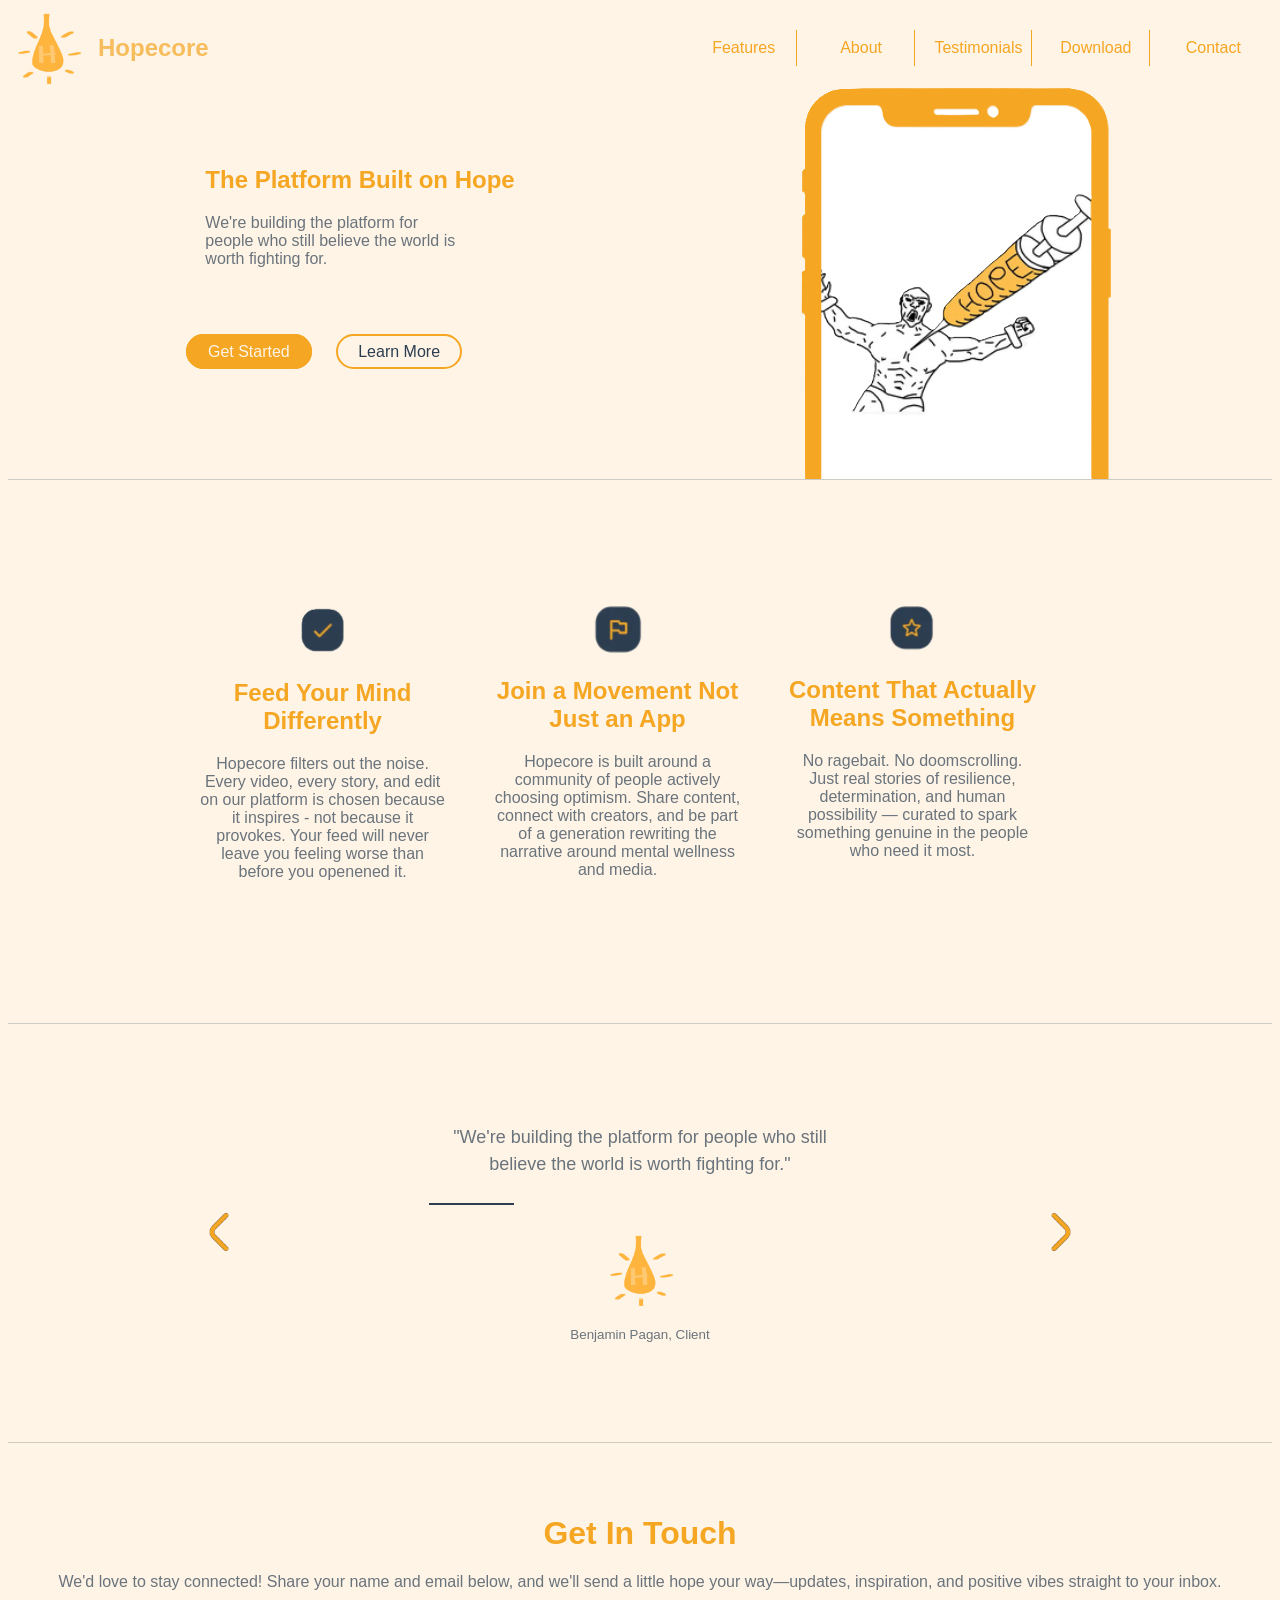
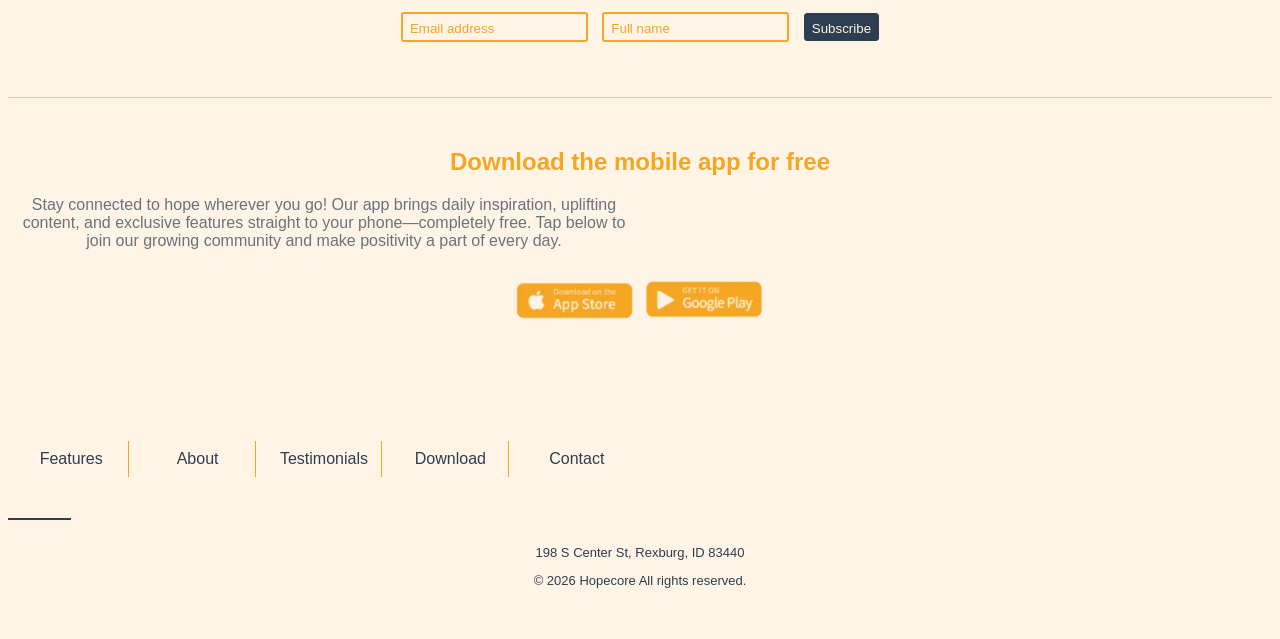
==== commit 5bd3ceab: "Updated CSS for index.html Added arrow icon images to images folder. Used arrows in quotes section. " ====
--- a/docs/index.html
+++ b/docs/index.html
@@ -11,15 +11,15 @@
 <body>
 
     <header>
-        <img src="/docs/images/Hopecore Logo.png" alt="Logo image" class="logo">
+        <img src="./images/Hopecore Logo.png" alt="Logo image" class="logo">
         <p id="nav-logo">Hopecore</p>
         <!--Nav contains links-->
         <nav id="header-nav">
-            <a class="brdr-right" href="#">Features</a>
-            <a class="brdr-right" href="#">About</a>
-            <a class="brdr-right" href="#">Testimonials</a>
-            <a class="brdr-right" href="#">Download</a>
-            <a href="#">Contact</a>
+            <a class="brdr-right nav-link" href="#">Features</a>
+            <a class="brdr-right nav-link" href="#">About</a>
+            <a class="brdr-right nav-link" href="#">Testimonials</a>
+            <a class="brdr-right nav-link" href="#">Download</a>
+            <a class="nav-link" href="#">Contact</a>
         </nav>
     </header>
 
@@ -80,21 +80,22 @@
 
         <!-- Quotes div contains quotes with arrow buttons on right and right -->
         <section id="quotes">
-            <button id="btnright"><</button>
+            <button id="btnLeft"><img src="images/arrow-left.png" alt="Left arrow"></button>
             <!-- Quotes section to make it easier to select this group of elements with CSS-->
             <section id="quote-s">
                 <p id="quote">
                     "We're building the platform for people who still believe 
                     the world is worth fighting for."
                 </p>
-                <img src="/docs/images/Hopecore Logo.png" alt="Logo image" class="logo">
+                <div> </div>
+                <img src="./images/Hopecore Logo.png" alt="Logo image" class="logo">
                 <p id="quoter">Benjamin Pagan, Client</p>
             </section>
-            <button id="btnRight">></button>
+            <button id="btnRight"><img src="images/arrow-right.png" alt="Right arrow"></button>
         </section>
 
         <!--Contact div acts as a way for users to contact/subscribe to Hopecore-->
-        <div action="" id="contact">
+        <form action="" id="contact">
             <h1 id="contact-title">Get In Touch</h1>
             <p id="contact-p">
                 We'd love to stay connected! Share your name and email below, 
@@ -104,7 +105,7 @@
             <input type="email" name="contact email" id="email" placeholder="Email address">
             <input type="text" name="contact name" id="name" placeholder="Full name">
             <input id="btnSubmit" type="button" value="Subscribe">
-        </div>
+        </form>
 
     </main>
 
@@ -121,12 +122,13 @@
             <a href="" id="googleplay"><img src="images/googleplay-img.webp" alt="Googleplay link" id="googleplay-img"></a>
         </div>
         <nav id="footer-nav">
-            <a href="#">Features</a>
-            <a href="#">About</a>
-            <a href="#">Testimonials</a>
-            <a href="#">Download</a>
-            <a href="#">Contact</a>
+            <a class="brdr-right nav-link" href="#">Features</a>
+            <a class="brdr-right nav-link" href="#">About</a>
+            <a class="brdr-right nav-link" href="#">Testimonials</a>
+            <a class="brdr-right nav-link" href="#">Download</a>
+            <a class="nav-link" href="#">Contact</a>
         </nav>
+        <div id="bottom-line"> </div>
         <p id="address">198 S Center St, Rexburg, ID 83440</p>
         <p id="copyright">  &copy; 2026 Hopecore All rights reserved.</p>
     </footer>    
--- a/docs/styles/styles.css
+++ b/docs/styles/styles.css
@@ -1,10 +1,16 @@
+/*
+    root variables for color template
+*/
 :root {
     --primary-color: #F5A623;
     --secondary-color: #FFF4E6;
-    --accent-1: #2C3E50;
-    --bottom-border-color: #2c3e502c;
-}
-
+    --accent-1: #2c3e50;
+    --bottom-border-color: #2c3e5039;
+}
+
+/*
+    General CSS for basic tags like p, a, and h1
+*/
 html {
     background-color: var(--secondary-color);
     color: var(--accent-1);
@@ -14,6 +20,7 @@
 
 p {
     color: var(--accent-1);
+    opacity: 70%;
 }
 
 a {
@@ -21,16 +28,14 @@
     text-decoration: none;
 }
 
-h1 {
+h1, h2 {
     color: var(--primary-color);
     font-weight: bold;
 }
 
-#btnSubmit {
-    color: var(--secondary-color);
-    background-color: var(--accent-1);
-}
-
+/*
+    Header CSS for header and nav elements
+*/
 header {
     display: grid;
     grid-template-columns: 90px 1fr 1fr;
@@ -46,6 +51,10 @@
 #header-nav a {
     margin: 25px 5px;
     position: relative;
+}
+
+.nav-link:hover {
+    text-decoration: underline;
 }
 
 .brdr-right:after {
@@ -69,6 +78,9 @@
     width: 5em;
 }
 
+/*
+    CSS for the hero div
+*/
 #hero {
     display: grid;
     grid-template-columns: 1fr 1fr;
@@ -110,10 +122,21 @@
     background-color: var(--primary-color);
 }
 
+#startBtn:hover {
+    opacity: 70%;
+}
+
 #lmBtn {
     color: var(--accent-1);
 }
 
+#lmBtn:hover {
+    opacity: 70%;
+}
+
+/*
+    CSS for the content div and child sections
+*/
 #content {
     display: grid;
     grid-template-columns: 1fr 1fr 1fr;
@@ -129,4 +152,157 @@
 
 .content-section img {
     width: 50px;
+}
+
+/*
+    CSS for quotes section
+*/
+#quotes {
+    display: grid;
+    grid-template-columns: 1fr 1fr 1fr;
+    border-bottom: solid 1px var(--bottom-border-color);
+}
+
+#quote-s {
+    justify-items: center;
+    text-align: center;
+}
+
+#quote {
+    font-size: large;
+    margin: 100px 5px 10px;
+    line-height: 1.5;
+}
+
+#quote-s div {
+    width: 20%;
+    border-bottom: solid 2px var(--accent-1);
+    margin-top: 25px;
+    margin-bottom: 25px;
+}
+
+#btnLeft, #btnRight {
+    background-color: var(--secondary-color);
+    border: none;
+    width: 50px;
+    height: 50px;
+    align-self: center;
+    justify-self: center;
+}
+
+#btnLeft img, #btnRight img {
+    width: 100%;
+}
+
+#btnLeft:hover, #btnRight:hover {
+    opacity: 50%;
+}
+#quoter {
+    font-size: smaller;
+    opacity: 70%;
+    margin-bottom: 100px;
+}
+
+/*
+    CSS for the contact form
+*/
+#contact {
+    padding: 50px;
+    text-align: center;
+    border-bottom: solid 1px var(--bottom-border-color);
+}
+
+#contact input {
+    font-family: Arial, Helvetica, sans-serif;
+    box-shadow: none;    
+    border-radius: 3px;
+    margin: 5px;
+}
+
+#name, #email {
+    padding: 7px 7px 4px;
+    border: solid 2px var(--primary-color);
+    color: var(--primary-color);
+    background-color: var(--secondary-color);
+}
+
+#name:focus, #email:focus {
+    outline: solid 2px var(--primary-color);
+}
+
+#name::placeholder, #email::placeholder {
+    color: var(--primary-color);
+}
+
+#btnSubmit {
+    padding: 7px 7px 4px;
+    margin: 5px;
+    color: var(--secondary-color);
+    background-color: var(--accent-1);
+    border: solid 1px var(--accent-1);
+}
+
+#btnSubmit:hover {
+    opacity: 80%;
+}
+
+/*
+    CSS for footer
+*/
+
+footer {
+    text-align: center;
+    padding: 30px 0;
+}
+
+#download-p {
+    width: 50%;
+    justify-self: center;
+    margin-bottom: 30px;
+}
+
+#download a img {
+    width: 125px;
+}
+
+#footer-nav {
+    display: grid;
+    grid-template-columns: repeat(5, 1fr);
+    text-align: center;
+    width: 50%;
+    justify-self: center;
+    margin-top: 100px;
+}
+
+#footer-nav a {
+    margin: 25px 5px;
+    position: relative;
+    color: var(--accent-1);
+}
+
+.nav-link:hover {
+    text-decoration: underline;
+}
+
+.brdr-right:after {
+    content: "";
+    height: 200%;
+    width: 1px;
+    position: absolute;
+    right: 0;
+    top: -50%;
+    background-color: var(--primary-color);
+}
+
+#bottom-line {
+    justify-self: center;
+    width: 5%;
+    border-bottom: solid 2px var(--accent-1);
+    margin-top: 25px;
+    margin-bottom: 25px;
+}
+
+#address, #copyright {
+    opacity: 100%;
+    font-size: small;
 }
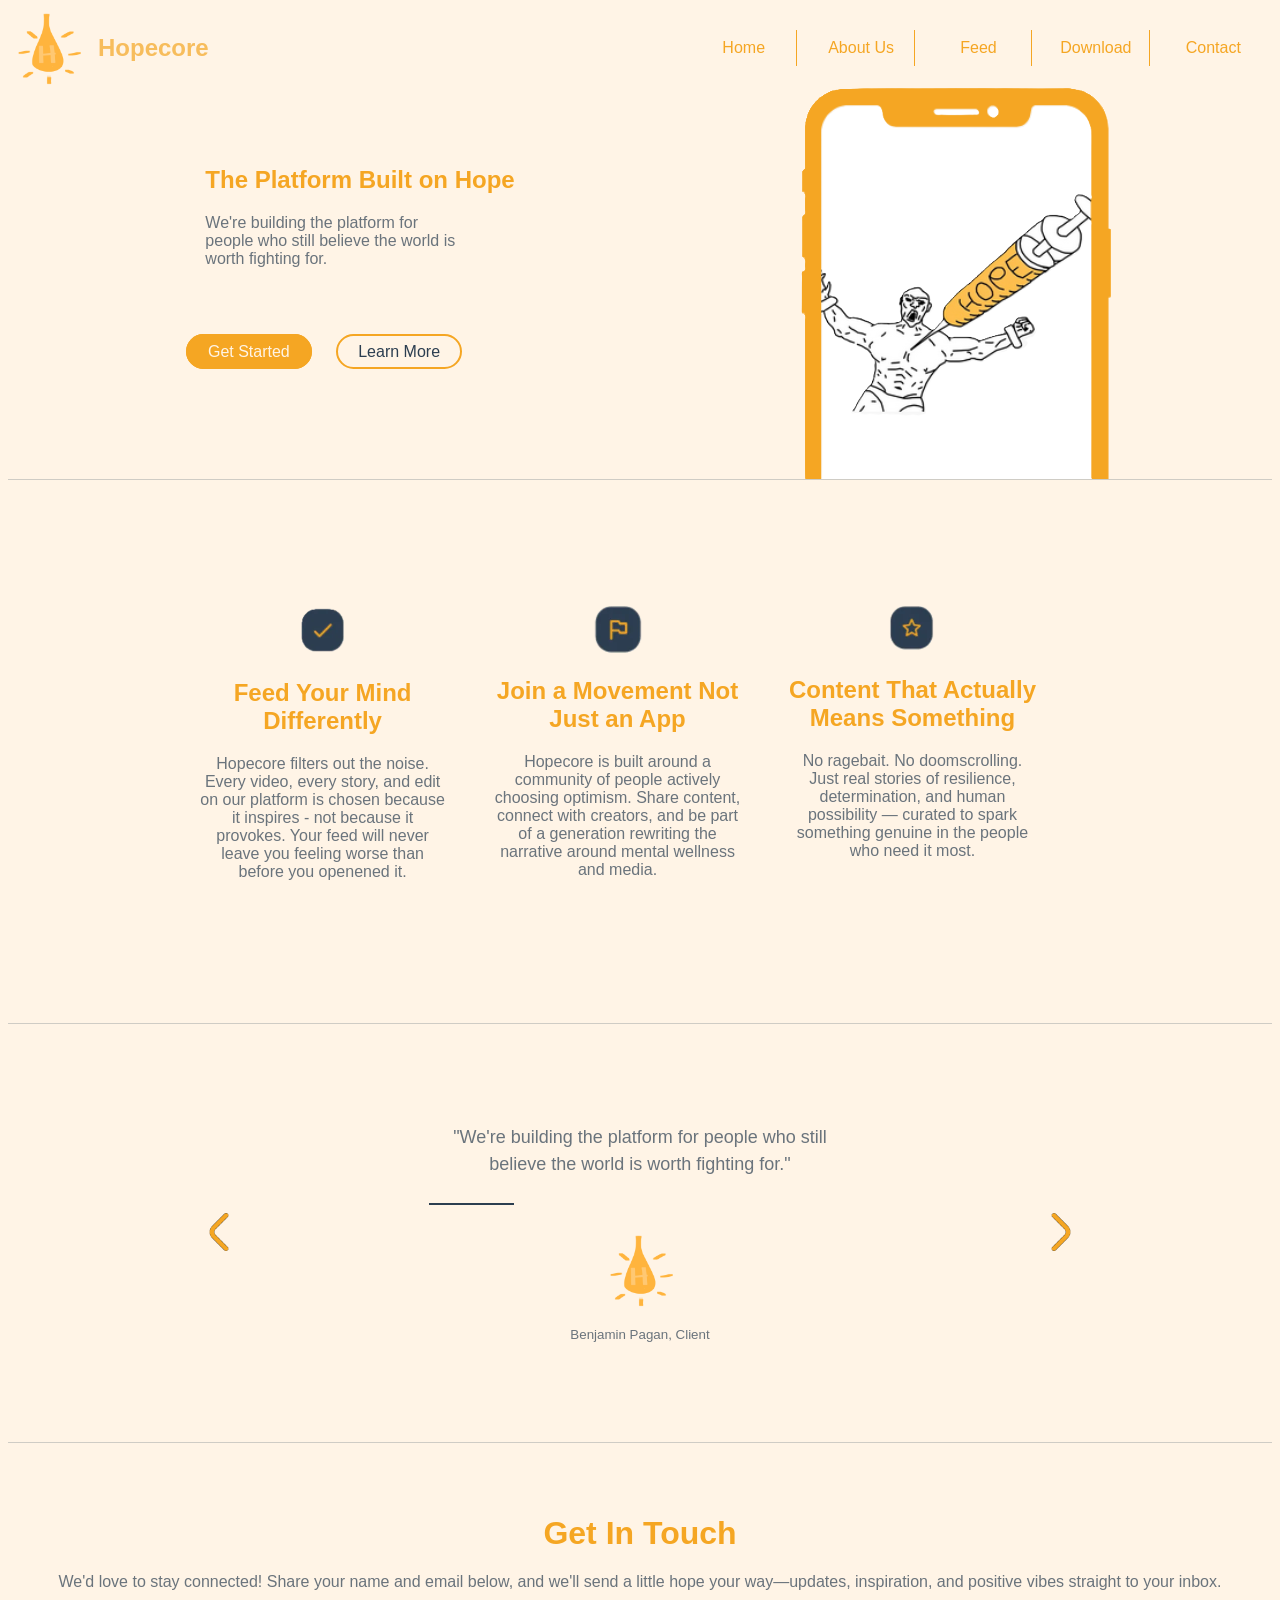
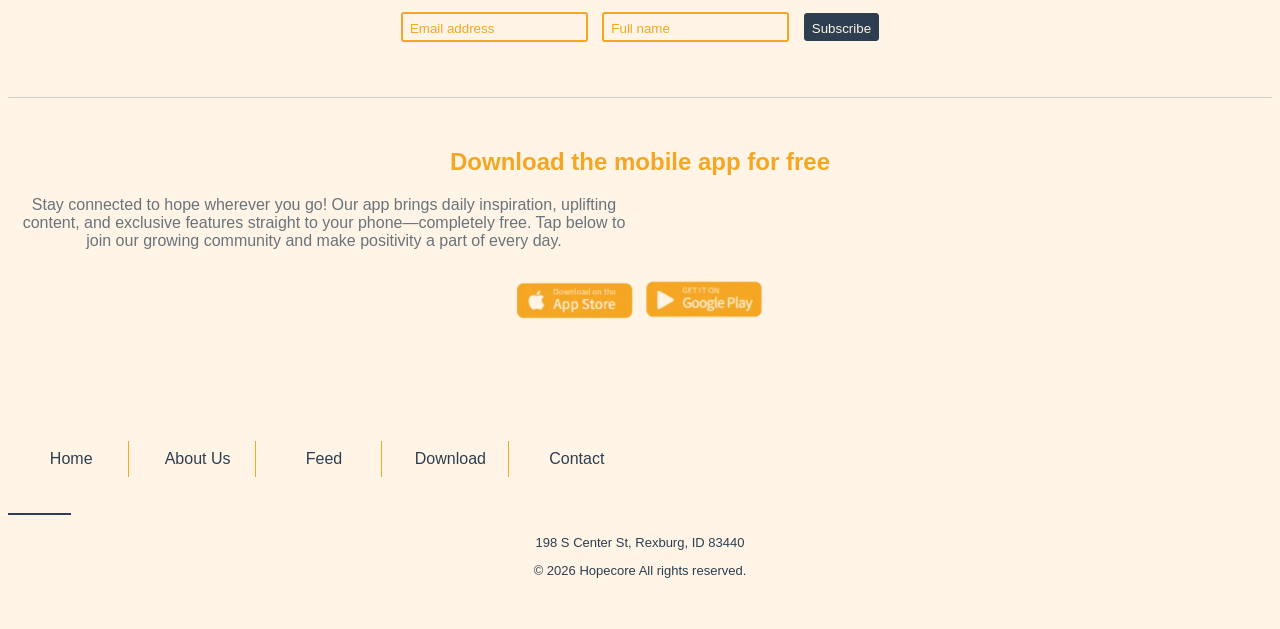
==== commit b3fef9b6: "Fixed links and updated JuniorB.md I made the links so they actually pointed to places in the websit" ====
--- a/docs/index.html
+++ b/docs/index.html
@@ -15,11 +15,11 @@
         <p id="nav-logo">Hopecore</p>
         <!--Nav contains links-->
         <nav id="header-nav">
-            <a class="brdr-right nav-link" href="#">Features</a>
-            <a class="brdr-right nav-link" href="#">About</a>
-            <a class="brdr-right nav-link" href="#">Testimonials</a>
-            <a class="brdr-right nav-link" href="#">Download</a>
-            <a class="nav-link" href="#">Contact</a>
+            <a class="brdr-right nav-link" href="#">Home</a>
+            <a class="brdr-right nav-link" href="#hero">About Us</a>
+            <a class="brdr-right nav-link" href="feed.html">Feed</a>
+            <a class="brdr-right nav-link" href="#download">Download</a>
+            <a class="nav-link" href="#contact">Contact</a>
         </nav>
     </header>
 
@@ -36,8 +36,8 @@
                     </p> 
                 </section>
                 <section id="hero-lower">
-                    <a target="_blank" href="" id="startBtn">Get Started</a>
-                    <a target="_blank" href="" id="lmBtn">Learn More</a>
+                    <a target="_blank" href="feed.html" id="startBtn">Get Started</a>
+                    <a target="_blank" href="#content" id="lmBtn">Learn More</a>
                 </section>
                 
             </div>
@@ -122,11 +122,11 @@
             <a href="" id="googleplay"><img src="images/googleplay-img.webp" alt="Googleplay link" id="googleplay-img"></a>
         </div>
         <nav id="footer-nav">
-            <a class="brdr-right nav-link" href="#">Features</a>
-            <a class="brdr-right nav-link" href="#">About</a>
-            <a class="brdr-right nav-link" href="#">Testimonials</a>
-            <a class="brdr-right nav-link" href="#">Download</a>
-            <a class="nav-link" href="#">Contact</a>
+            <a class="brdr-right nav-link" href="#">Home</a>
+            <a class="brdr-right nav-link" href="#hero">About Us</a>
+            <a class="brdr-right nav-link" href="feed.html">Feed</a>
+            <a class="brdr-right nav-link" href="#download">Download</a>
+            <a class="nav-link" href="#contact">Contact</a>
         </nav>
         <div id="bottom-line"> </div>
         <p id="address">198 S Center St, Rexburg, ID 83440</p>
--- a/docs/styles/styles.css
+++ b/docs/styles/styles.css
@@ -298,8 +298,8 @@
     justify-self: center;
     width: 5%;
     border-bottom: solid 2px var(--accent-1);
-    margin-top: 25px;
-    margin-bottom: 25px;
+    margin-top: 20px;
+    margin-bottom: 20px;
 }
 
 #address, #copyright {
